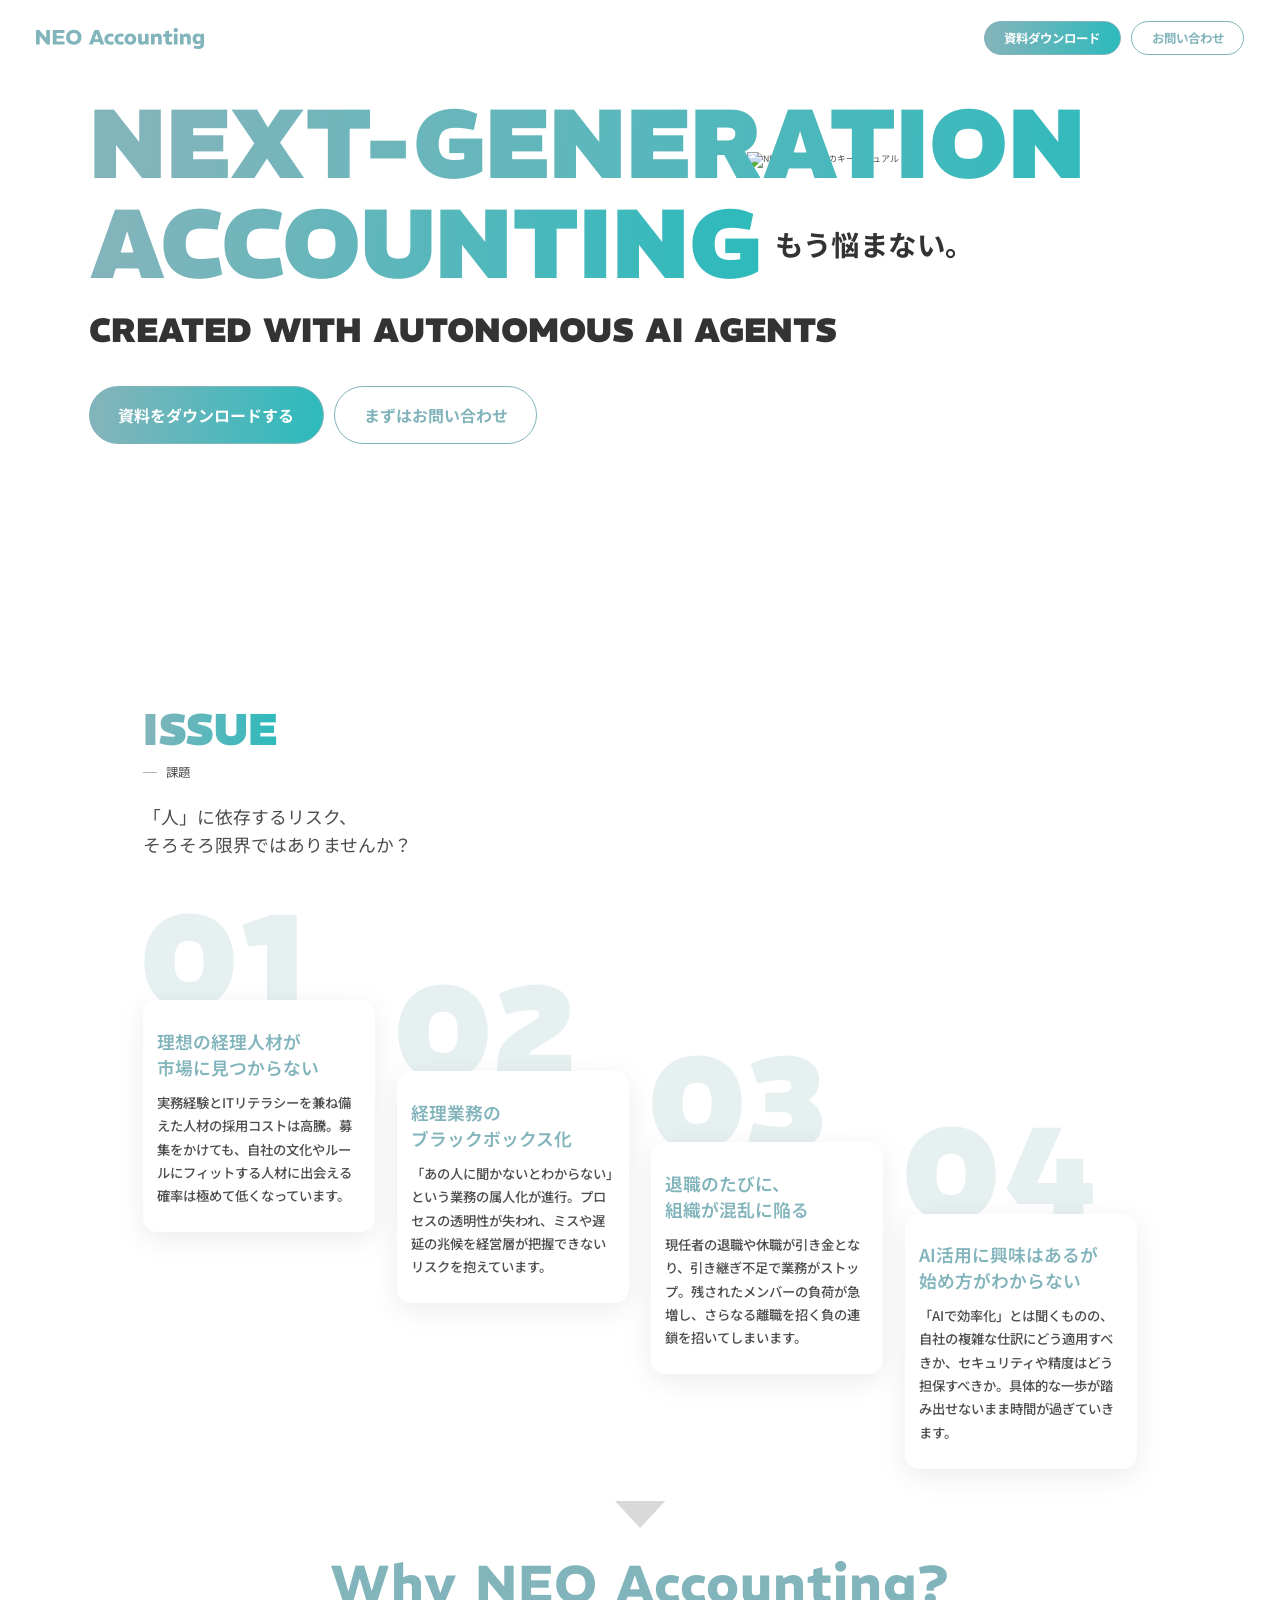
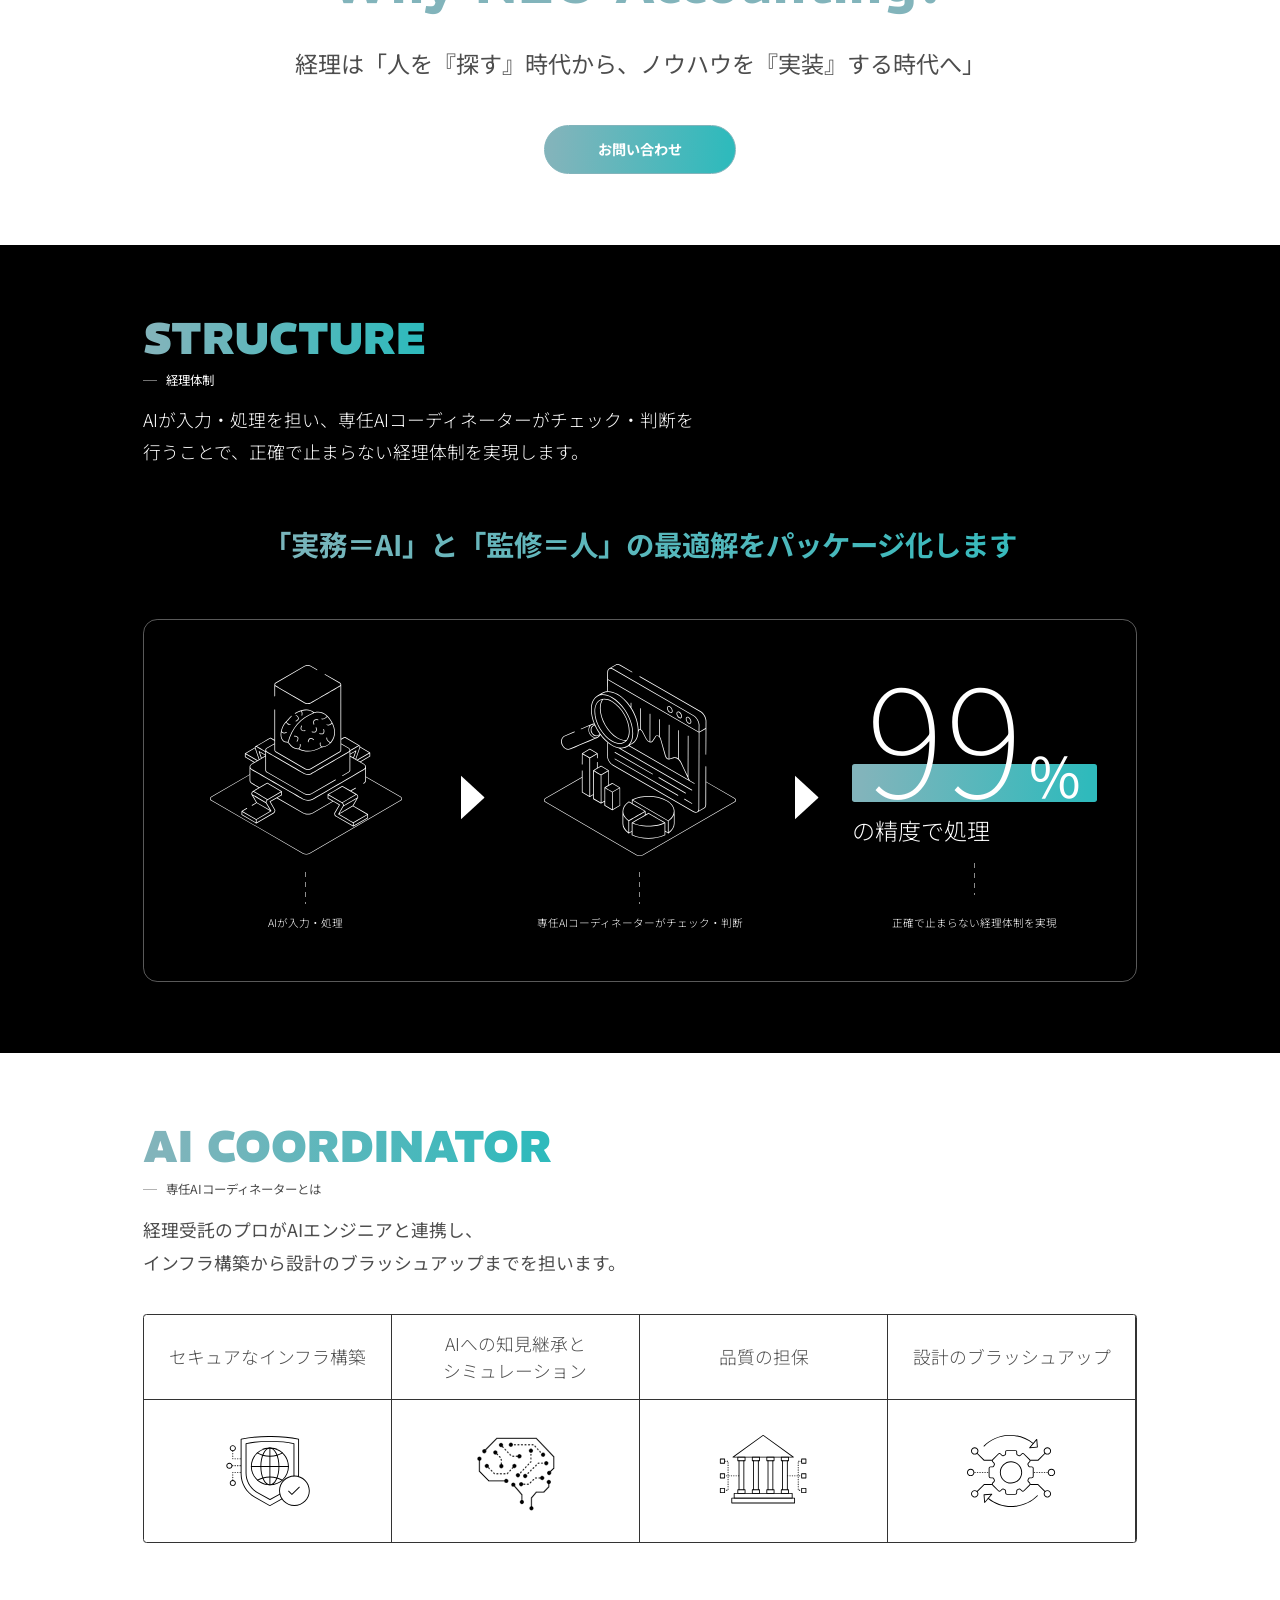
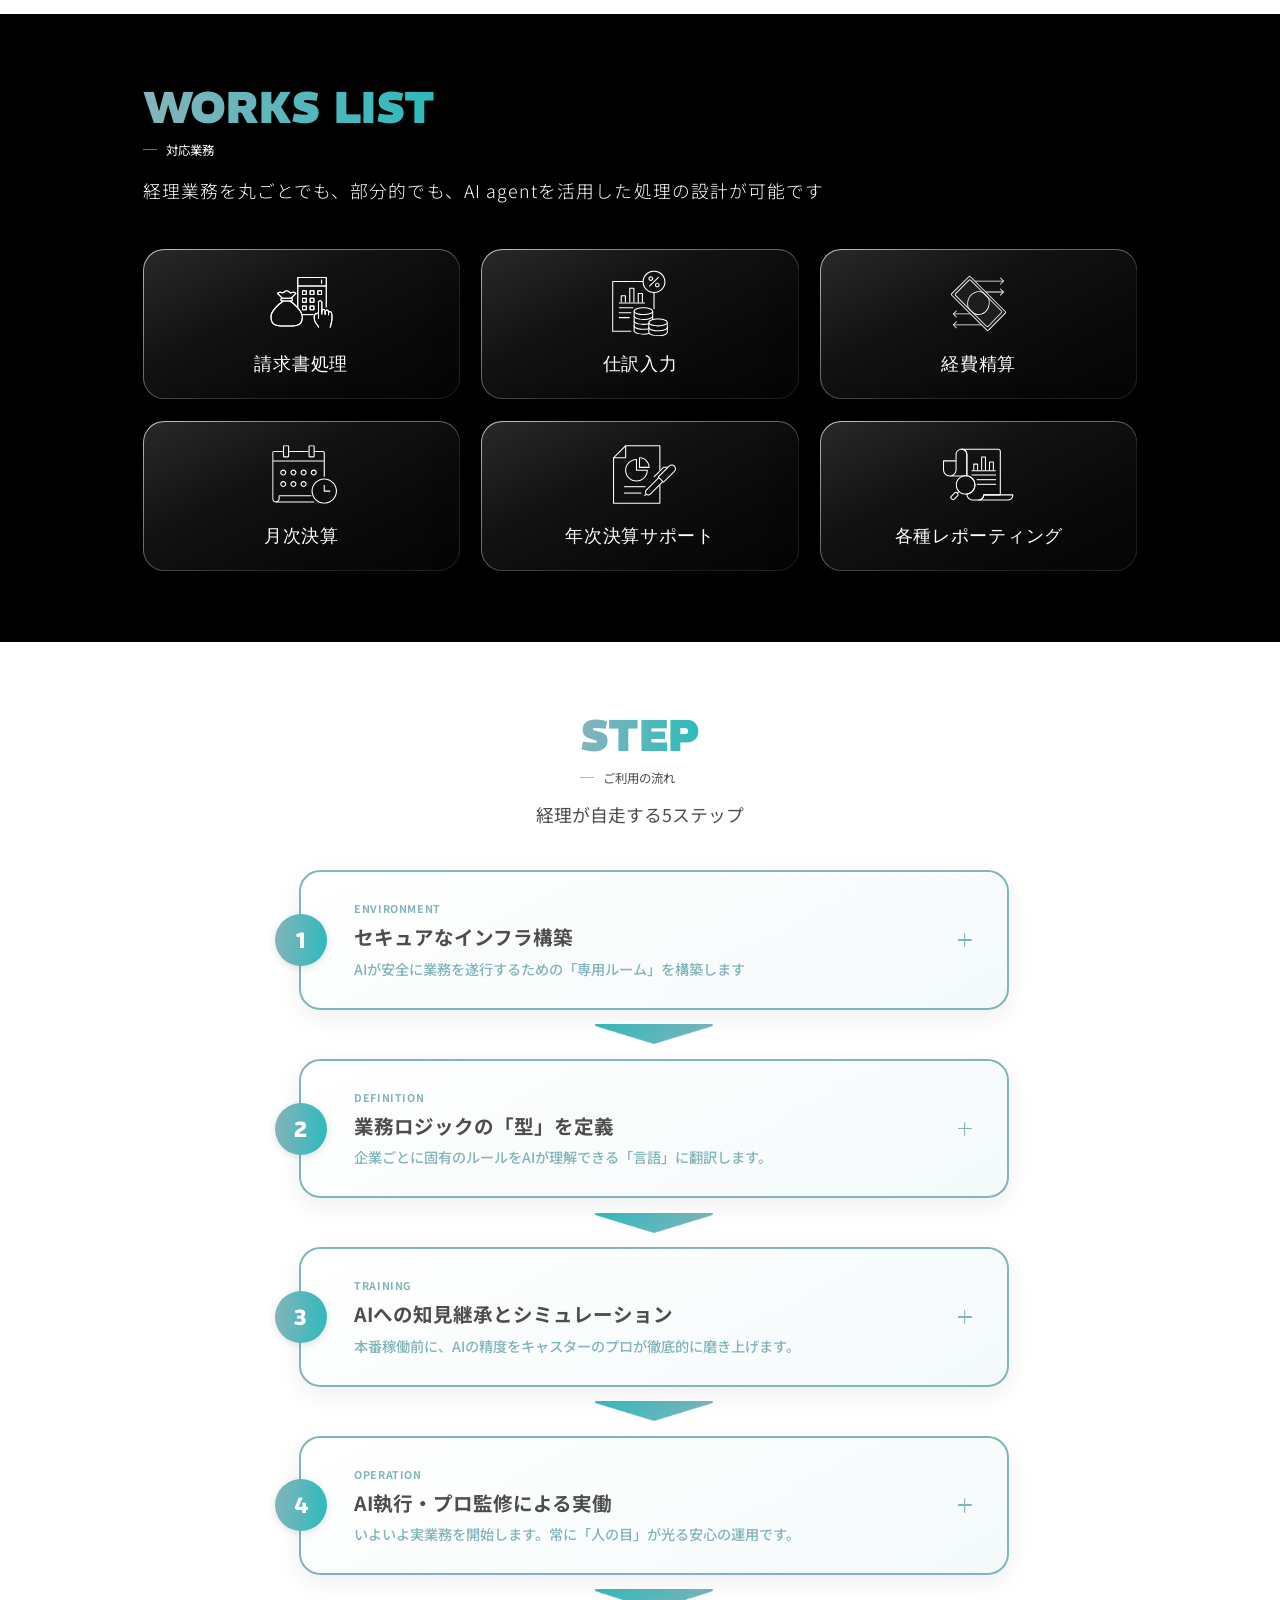
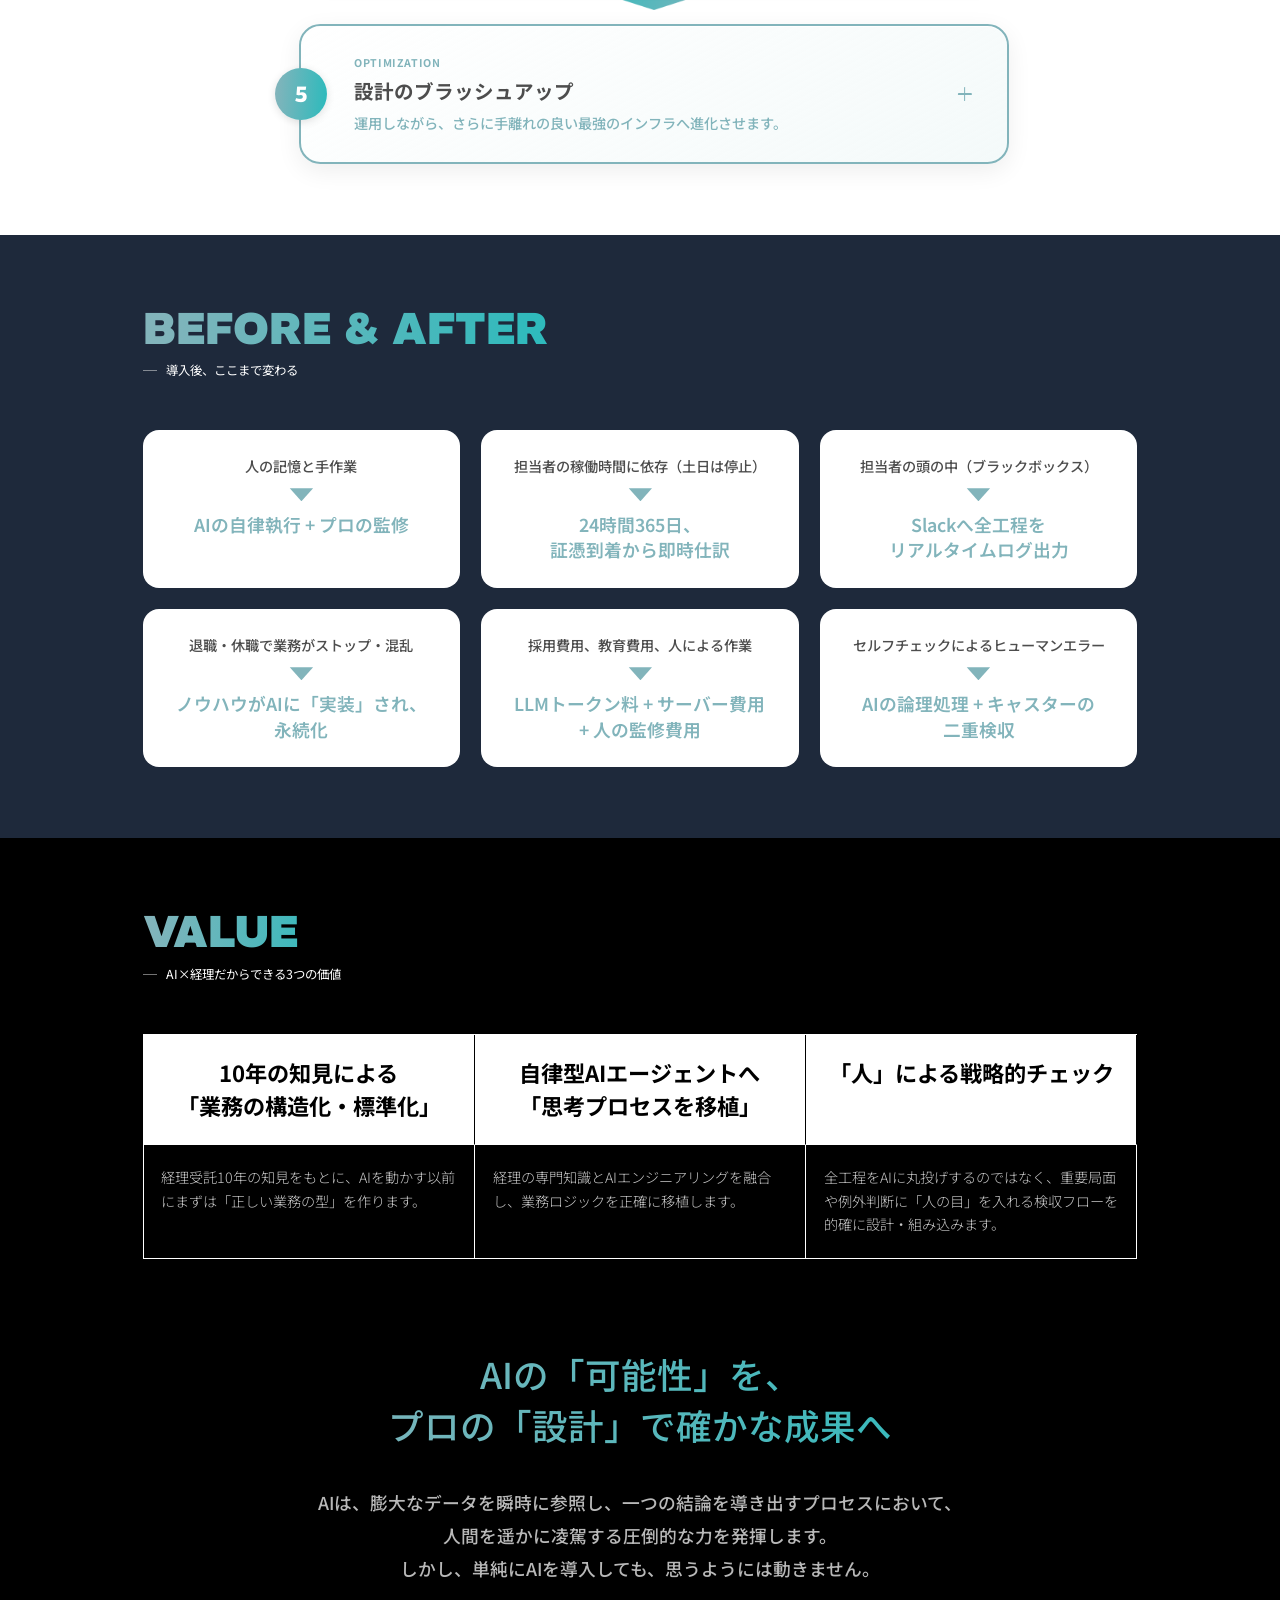
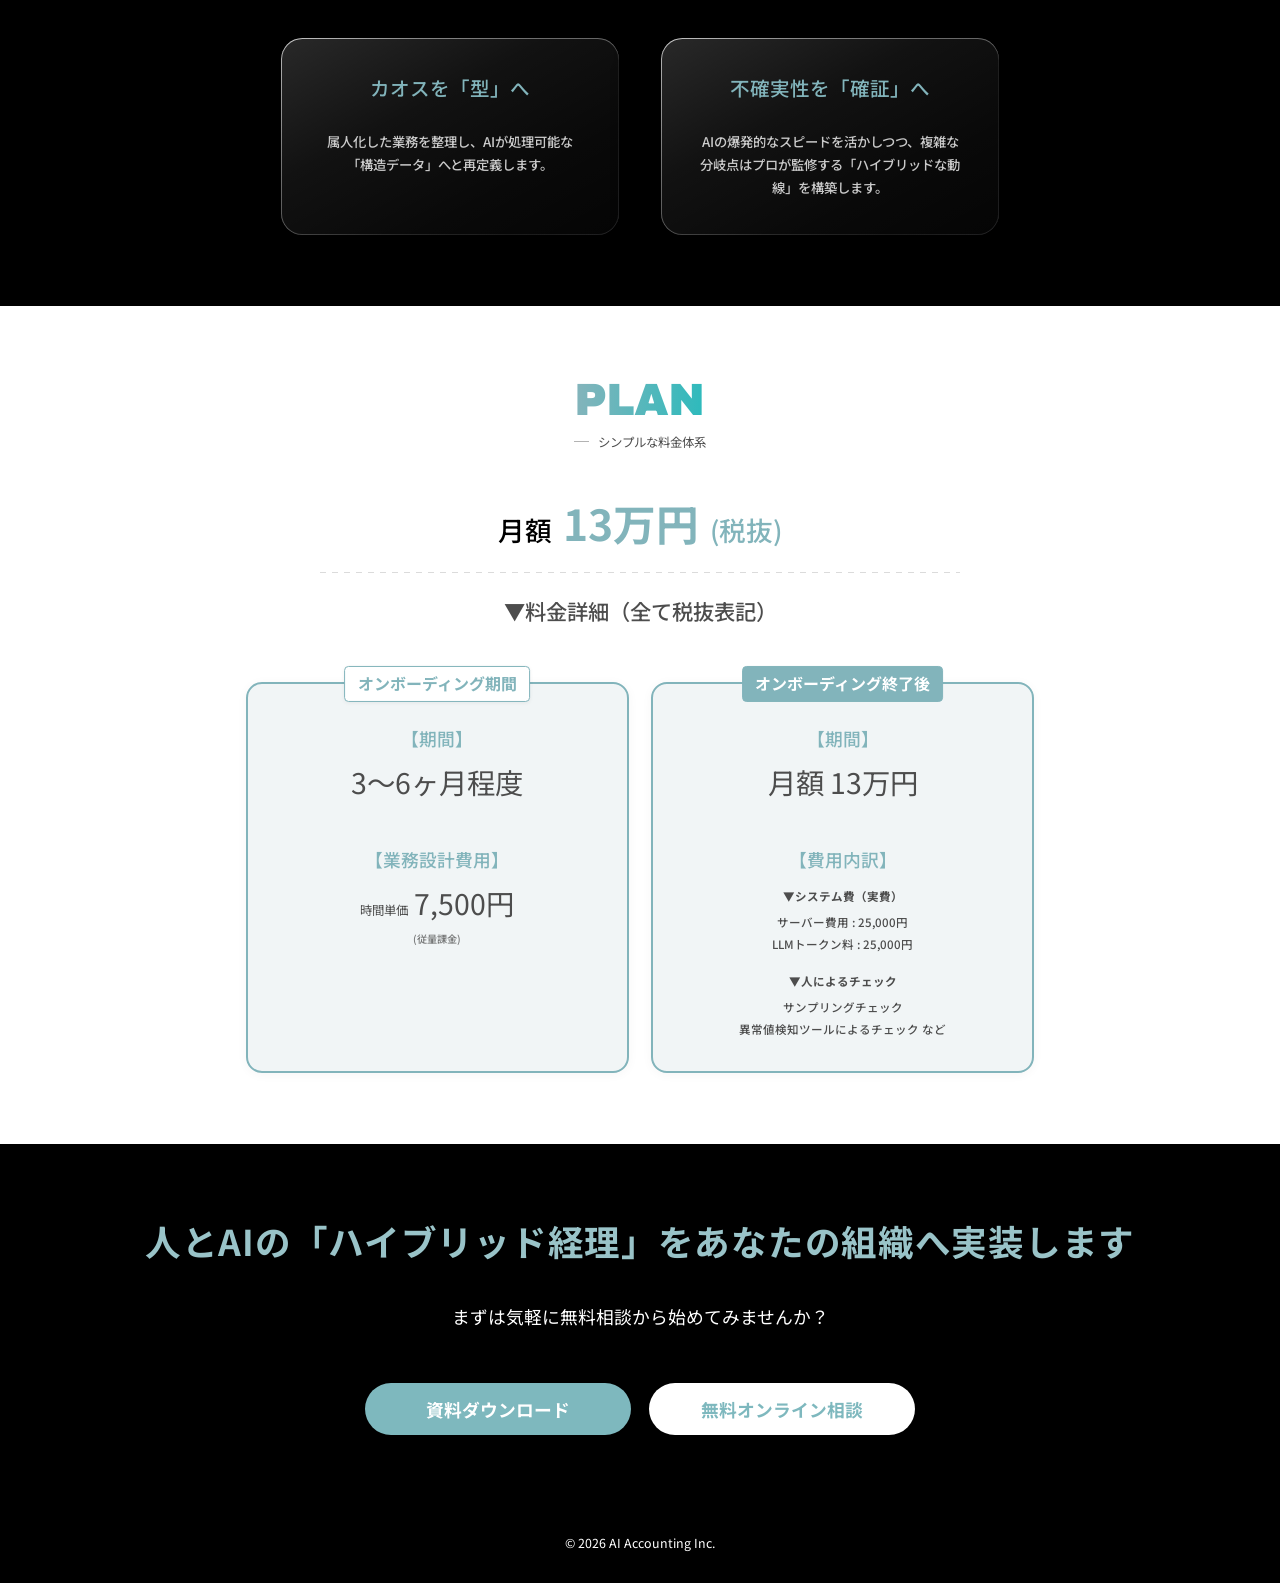
==== index.html @ 7e2b3d0d "20260422 トップ修正" ====
<!DOCTYPE html>
<html lang="ja">
<head>
  <meta charset="UTF-8">
  <meta name="viewport" content="width=device-width, initial-scale=1.0">
  <title>NEO Accounting</title>
  <link rel="preconnect" href="https://fonts.googleapis.com">
  <link rel="preconnect" href="https://fonts.gstatic.com" crossorigin>
  <link href="https://fonts.googleapis.com/css2?family=Noto+Sans+JP:wght@100..900&family=REM:wght@700;900&display=swap" rel="stylesheet">
  <link rel="stylesheet" href="/assets/css/reset.css">
  <link rel="stylesheet" href="/assets/css/common.css">
</head>
<body>
  <header class="header">
    <div class="header__inner">
      <a class="header__logo" href="/" aria-label="ホームへ">
        <img src="/assets/img/logo.svg" width="190" height="24" alt="NEO Accounting" decoding="async">
      </a>
      <nav class="header__nav" aria-label="ヘッダーナビゲーション">
        <a class="btn btn--primary btn--sm" href="/dl">資料ダウンロード</a>
        <a class="btn btn--outline btn--sm" href="/contact">お問い合わせ</a>
      </nav>
    </div>
  </header>

  <section class="fv" aria-labelledby="fv-heading">
    <div class="fv__inner">
      <div class="fv__content">
        <h1 class="fv__heading" id="fv-heading">
          <span class="fv__heading-main" lang="en">
            <span class="fv__heading-main-line">NEXT-GENERATION</span>
            <span class="fv__heading-main-second">
              <span class="fv__heading-main-line">ACCOUNTING</span>
              <span class="fv__heading-sub-line1" lang="ja">もう悩まない。</span>
            </span>
          </span>
        </h1>
        <p class="fv__tagline" lang="en">CREATED WITH AUTONOMOUS AI AGENTS</p>

        <div class="fv__ctas">
          <a class="btn btn--primary btn--lg" href="/dl">資料をダウンロードする</a>
          <a class="btn btn--outline btn--lg" href="/contact">まずはお問い合わせ</a>
        </div>
      </div>

      <div class="fv__kv">
        <img class="fv__kv-img" src="/assets/img/kv.png" width="2964" height="2224" alt="NEO Accountingのキービジュアル">
      </div>
    </div>
  </section>

  <section class="issue" aria-labelledby="issue-heading">
    <div class="issue__inner section-inner">
      <header class="section-head">
        <div class="section-head__intro">
          <h2 class="section-head__title" id="issue-heading">ISSUE</h2>
          <p class="section-head__tag">
            <span class="section-head__tag-line" aria-hidden="true"></span>
            <span class="section-head__tag-text">課題</span>
          </p>
        </div>
        <p class="section-head__lead">「人」に依存するリスク、<br>そろそろ限界ではありませんか？</p>
      </header>

      <ul class="issue__list">
        <li class="issue__item">
          <span class="issue__num" aria-hidden="true">01</span>
          <article class="issue__card">
            <h3 class="issue__card-title">理想の経理人材が<br>市場に見つからない</h3>
            <p class="issue__card-text">実務経験とITリテラシーを兼ね備えた人材の採用コストは高騰。募集をかけても、自社の文化やルールにフィットする人材に出会える確率は極めて低くなっています。</p>
          </article>
        </li>
        <li class="issue__item">
          <span class="issue__num" aria-hidden="true">02</span>
          <article class="issue__card">
            <h3 class="issue__card-title">経理業務の<br>ブラックボックス化</h3>
            <p class="issue__card-text">「あの人に聞かないとわからない」という業務の属人化が進行。プロセスの透明性が失われ、ミスや遅延の兆候を経営層が把握できないリスクを抱えています。</p>
          </article>
        </li>
        <li class="issue__item">
          <span class="issue__num" aria-hidden="true">03</span>
          <article class="issue__card">
            <h3 class="issue__card-title">退職のたびに、<br>組織が混乱に陥る</h3>
            <p class="issue__card-text">現任者の退職や休職が引き金となり、引き継ぎ不足で業務がストップ。残されたメンバーの負荷が急増し、さらなる離職を招く負の連鎖を招いてしまいます。</p>
          </article>
        </li>
        <li class="issue__item">
          <span class="issue__num" aria-hidden="true">04</span>
          <article class="issue__card">
            <h3 class="issue__card-title">AI活用に興味はあるが<br>始め方がわからない</h3>
            <p class="issue__card-text">「AIで効率化」とは聞くものの、自社の複雑な仕訳にどう適用すべきか、セキュリティや精度はどう担保すべきか。具体的な一歩が踏み出せないまま時間が過ぎていきます。</p>
          </article>
        </li>
      </ul>

      <div class="issue__why">
        <p class="issue__tri">
          <img src="/assets/img/tri.svg" width="51" height="27" alt="" decoding="async">
        </p>
        <h3 class="issue__why-title">Why<br class="sp-only"> NEO Accounting?</h3>
        <p class="issue__why-lead">経理は「人を『探す』時代から、ノウハウを『実装』する時代へ」</p>
        <a class="btn btn--primary btn--lg issue__why-btn" href="/contact">お問い合わせ</a>
      </div>
    </div>
  </section>

  <section class="structure" aria-labelledby="structure-heading">
    <div class="structure__inner section-inner">
      <header class="section-head section-head--dark">
        <div class="section-head__intro">
          <h2 class="section-head__title" id="structure-heading">STRUCTURE</h2>
          <p class="section-head__tag">
            <span class="section-head__tag-line" aria-hidden="true"></span>
            <span class="section-head__tag-text">経理体制</span>
          </p>
        </div>
      </header>

      <p class="structure__desc">AIが入力・処理を担い、専任AIコーディネーターがチェック・判断を<br class="pc-only">行うことで、正確で止まらない経理体制を実現します。</p>
      <p class="structure__highlight">「実務＝AI」と「監修＝人」の<br class="sp-only">最適解をパッケージ化します</p>

      <div class="structure__diagram">
        <div class="structure__flow">
          <div class="structure__flow-col">
            <div class="structure__flow-visual">
              <img class="structure__flow-img" src="/assets/img/structure_img1.svg" width="216" height="214" alt="">
            </div>
            <span class="structure__flow-vline" aria-hidden="true"></span>
            <p class="structure__flow-label">AIが入力・処理</p>
          </div>

          <div class="structure__flow-between" aria-hidden="true">
            <img class="structure__flow-tri" src="/assets/img/tri.svg" width="51" height="27" alt="">
          </div>

          <div class="structure__flow-col">
            <div class="structure__flow-visual">
              <img class="structure__flow-img" src="/assets/img/structure_img2.svg" width="216" height="214" alt="">
            </div>
            <span class="structure__flow-vline" aria-hidden="true"></span>
            <p class="structure__flow-label">専任AIコーディネーターが<br class="sp-only">チェック・判断</p>
          </div>

          <div class="structure__flow-between" aria-hidden="true">
            <img class="structure__flow-tri" src="/assets/img/tri.svg" width="51" height="27" alt="">
          </div>

          <div class="structure__flow-col structure__flow-col--stat">
            <div class="structure__flow-visual structure__flow-visual--stat">
              <div class="structure__stat-group">
                <div class="structure__stat">
                  <span class="structure__stat-bar" aria-hidden="true"></span>
                  <span class="structure__stat-num"><span class="structure__stat-num-value">99</span><span class="structure__stat-num-unit">%</span></span>
                </div>
                <p class="structure__flow-label structure__flow-label--under-stat">の精度で処理</p>
              </div>
            </div>
            <span class="structure__flow-vline" aria-hidden="true"></span>
            <p class="structure__flow-note">正確で止まらない<br class="sp-only">経理体制を実現</p>
          </div>
        </div>
      </div>
    </div>
  </section>

  <section class="coordinator" aria-labelledby="coordinator-heading">
    <div class="coordinator__inner section-inner">
      <header class="section-head">
        <div class="section-head__intro">
          <h2 class="section-head__title" id="coordinator-heading">AI COORDINATOR</h2>
          <p class="section-head__tag">
            <span class="section-head__tag-line" aria-hidden="true"></span>
            <span class="section-head__tag-text">専任AIコーディネーターとは</span>
          </p>
        </div>
      </header>

      <p class="coordinator__lead">
        経理受託のプロがAIエンジニアと連携し、<br>
        インフラ構築から設計のブラッシュアップまでを担います。
      </p>

      <div class="coordinator__grid">
        <div class="coordinator__cell">
          <p class="coordinator__grid-label">セキュアなインフラ構築</p>
          <div class="coordinator__grid-icon">
            <img src="/assets/img/coordinator_img1.svg" width="100" height="100" alt="" decoding="async">
          </div>
        </div>
        <div class="coordinator__cell">
          <p class="coordinator__grid-label">AIへの知見継承と<br class="pc-only">シミュレーション</p>
          <div class="coordinator__grid-icon">
            <img src="/assets/img/coordinator_img2.svg" width="100" height="100" alt="" decoding="async">
          </div>
        </div>
        <div class="coordinator__cell">
          <p class="coordinator__grid-label">品質の担保</p>
          <div class="coordinator__grid-icon">
            <img src="/assets/img/coordinator_img3.svg" width="100" height="100" alt="" decoding="async">
          </div>
        </div>
        <div class="coordinator__cell">
          <p class="coordinator__grid-label">設計のブラッシュアップ</p>
          <div class="coordinator__grid-icon">
            <img src="/assets/img/coordinator_img4.svg" width="100" height="100" alt="" decoding="async">
          </div>
        </div>
      </div>
    </div>
  </section>

  <section class="works-list" aria-labelledby="works-list-heading">
    <div class="works-list__inner section-inner">
      <header class="section-head section-head--dark">
        <div class="section-head__intro">
          <h2 class="section-head__title" id="works-list-heading">WORKS LIST</h2>
          <p class="section-head__tag">
            <span class="section-head__tag-line" aria-hidden="true"></span>
            <span class="section-head__tag-text">対応業務</span>
          </p>
        </div>
      </header>

      <p class="works-list__lead">経理業務を丸ごとでも、部分的でも、AI agentを活用した処理の設計が可能です</p>

      <ul class="works-list__grid">
        <li class="works-list__card glass-card">
          <div class="works-list__icon">
            <img src="/assets/img/workslist_img1.svg" width="80" height="80" alt="" decoding="async">
          </div>
          <p class="works-list__label">請求書処理</p>
        </li>
        <li class="works-list__card glass-card">
          <div class="works-list__icon">
            <img src="/assets/img/workslist_img2.svg" width="80" height="80" alt="" decoding="async">
          </div>
          <p class="works-list__label">仕訳入力</p>
        </li>
        <li class="works-list__card glass-card">
          <div class="works-list__icon">
            <img src="/assets/img/workslist_img3.svg" width="80" height="80" alt="" decoding="async">
          </div>
          <p class="works-list__label">経費精算</p>
        </li>
        <li class="works-list__card glass-card">
          <div class="works-list__icon">
            <img src="/assets/img/workslist_img4.svg" width="80" height="80" alt="" decoding="async">
          </div>
          <p class="works-list__label">月次決算</p>
        </li>
        <li class="works-list__card glass-card">
          <div class="works-list__icon">
            <img src="/assets/img/workslist_img5.svg" width="80" height="80" alt="" decoding="async">
          </div>
          <p class="works-list__label">年次決算サポート</p>
        </li>
        <li class="works-list__card glass-card">
          <div class="works-list__icon">
            <img src="/assets/img/workslist_img6.svg" width="80" height="80" alt="" decoding="async">
          </div>
          <p class="works-list__label">各種レポーティング</p>
        </li>
      </ul>
    </div>
  </section>

  <section class="step" aria-labelledby="step-heading">
    <div class="step__inner section-inner">
      <header class="step__intro">
        <div class="section-head">
          <div class="section-head__intro">
            <h2 class="section-head__title" id="step-heading">STEP</h2>
            <p class="section-head__tag">
              <span class="section-head__tag-line" aria-hidden="true"></span>
              <span class="section-head__tag-text">ご利用の流れ</span>
            </p>
          </div>
        </div>
        <p class="step__catch">経理が自走する5ステップ</p>
      </header>

      <div class="step__stack" data-step-accordion>
        <article class="step__panel">
          <div class="step__panel-head">
            <span class="step__badge" aria-hidden="true">1</span>
            <button type="button" class="step__trigger" aria-expanded="false" aria-controls="step-content-1" id="step-label-1">
              <span class="step__trigger-body">
                <span class="step__eyebrow" lang="en">Environment</span>
                <span class="step__name">セキュアなインフラ構築</span>
                <span class="step__lead">AIが安全に業務を遂行するための「専用ルーム」を構築します</span>
              </span>
              <span class="step__toggle" aria-hidden="true"></span>
            </button>
          </div>
          <div class="step__content" id="step-content-1" role="region" aria-labelledby="step-label-1" hidden>
            <div class="step__rule" aria-hidden="true"></div>
            <ul class="step__list">
              <li>アカウント連携：Claudeとfreee MCPのセキュアな接続設定</li>
              <li>権限の限定：権限分離設定を行い、データの安全性を担保</li>
              <li>アクセス制御：証憑ストレージ、Slack、会計ソフトの相互連携とセキュリティ確認</li>
            </ul>
          </div>
        </article>

        <div class="step__connector" aria-hidden="true">
          <img class="step__connector-tri" src="/assets/img/step_tri.png" width="310" height="54" alt="" decoding="async">
        </div>

        <article class="step__panel">
          <div class="step__panel-head">
            <span class="step__badge" aria-hidden="true">2</span>
            <button type="button" class="step__trigger" aria-expanded="false" aria-controls="step-content-2" id="step-label-2">
              <span class="step__trigger-body">
                <span class="step__eyebrow" lang="en">Definition</span>
                <span class="step__name">業務ロジックの「型」を定義</span>
                <span class="step__lead">企業ごとに固有のルールをAIが理解できる「言語」に翻訳します。</span>
              </span>
              <span class="step__toggle" aria-hidden="true"></span>
            </button>
          </div>
          <div class="step__content" id="step-content-2" role="region" aria-labelledby="step-label-2" hidden>
            <div class="step__rule" aria-hidden="true"></div>
            <ul class="step__list">
              <li>仕訳・ルールの棚卸し：過去の仕訳データから、独自の勘定科目ルールやメモタグの運用を抽出。</li>
              <li>エスカレーション基準の策定：「AIが判断できる範囲」と「人間が判断すべき例外」を明確に定義。</li>
              <li>コミュニケーション設計：Slackでのログ通知形式や、不備があった際のボットからの質問フローを構築。</li>
            </ul>
          </div>
        </article>

        <div class="step__connector" aria-hidden="true">
          <img class="step__connector-tri" src="/assets/img/step_tri.png" width="310" height="54" alt="" decoding="async">
        </div>

        <article class="step__panel">
          <div class="step__panel-head">
            <span class="step__badge" aria-hidden="true">3</span>
            <button type="button" class="step__trigger" aria-expanded="false" aria-controls="step-content-3" id="step-label-3">
              <span class="step__trigger-body">
                <span class="step__eyebrow" lang="en">Training</span>
                <span class="step__name">AIへの知見継承とシミュレーション</span>
                <span class="step__lead">本番稼働前に、AIの精度をキャスターのプロが徹底的に磨き上げます。</span>
              </span>
              <span class="step__toggle" aria-hidden="true"></span>
            </button>
          </div>
          <div class="step__content" id="step-content-3" role="region" aria-labelledby="step-label-3" hidden>
            <div class="step__rule" aria-hidden="true"></div>
            <ul class="step__list">
              <li>過去データ学習：実際の過去仕訳をClaudeに読み込ませ、「正解」を徹底的に学習。</li>
              <li>サンドボックス検証：模擬データを用いてAIの挙動をテスト。意図しない仕訳が作成されないかを検収。</li>
              <li>プロンプトの最適化：精度が低い項目に対し、10年の知見を活かした指示（プロンプト）の微調整。</li>
            </ul>
          </div>
        </article>

        <div class="step__connector" aria-hidden="true">
          <img class="step__connector-tri" src="/assets/img/step_tri.png" width="310" height="54" alt="" decoding="async">
        </div>

        <article class="step__panel">
          <div class="step__panel-head">
            <span class="step__badge" aria-hidden="true">4</span>
            <button type="button" class="step__trigger" aria-expanded="false" aria-controls="step-content-4" id="step-label-4">
              <span class="step__trigger-body">
                <span class="step__eyebrow" lang="en">Operation</span>
                <span class="step__name">AI執行・プロ監修による実働</span>
                <span class="step__lead">いよいよ実業務を開始します。常に「人の目」が光る安心の運用です。</span>
              </span>
              <span class="step__toggle" aria-hidden="true"></span>
            </button>
          </div>
          <div class="step__content" id="step-content-4" role="region" aria-labelledby="step-label-4" hidden>
            <div class="step__rule" aria-hidden="true"></div>
            <ul class="step__list">
              <li>AIエージェントの自律処理：証憑が届き次第、AIがリアルタイムでfreeeへ仕訳を新規登録。</li>
              <li>Slackライブログの稼働：AIの作業工程がSlackへ常時出力され、ブラックボックス化を防止。/li>
              <li>最終検収：AIのログと作成された試算表をキャスターの担当者が確認し、月次を完結。</li>
            </ul>
          </div>
        </article>

        <div class="step__connector" aria-hidden="true">
          <img class="step__connector-tri" src="/assets/img/step_tri.png" width="310" height="54" alt="" decoding="async">
        </div>

        <article class="step__panel">
          <div class="step__panel-head">
            <span class="step__badge" aria-hidden="true">5</span>
            <button type="button" class="step__trigger" aria-expanded="false" aria-controls="step-content-5" id="step-label-5">
              <span class="step__trigger-body">
                <span class="step__eyebrow" lang="en">Optimization</span>
                <span class="step__name">設計のブラッシュアップ</span>
                <span class="step__lead">運用しながら、さらに手離れの良い最強のインフラへ進化させます。</span>
              </span>
              <span class="step__toggle" aria-hidden="true"></span>
            </button>
          </div>
          <div class="step__content" id="step-content-5" role="region" aria-labelledby="step-label-5" hidden>
            <div class="step__rule" aria-hidden="true"></div>
            <ul class="step__list">
              <li>不備パターンの自動学習：発生した例外対応を知識ベースにフィードバックし、AIの判断力を継続的に強化。</li>
              <li>権限の限定：権限分離設定を行い、データの安全性を担保</li>
              <li>業務プロセスの再設計：AIが処理しやすい証憑回収フローへの改善提案など、DXの観点から効率化を加速。</li>
            </ul>
          </div>
        </article>
      </div>
    </div>
  </section>

  <section class="before-after" aria-labelledby="before-after-heading">
    <div class="before-after__inner section-inner">
      <header class="section-head section-head--dark">
        <div class="section-head__intro">
          <h2 class="section-head__title" id="before-after-heading" lang="en">BEFORE &amp; AFTER</h2>
          <p class="section-head__tag">
            <span class="section-head__tag-line" aria-hidden="true"></span>
            <span class="section-head__tag-text">導入後、ここまで変わる</span>
          </p>
        </div>
      </header>

      <ul class="before-after__grid">
        <li class="before-after__card">
          <p class="before-after__before">人の記憶と手作業</p>
          <span class="before-after__arrow" aria-hidden="true">
            <svg class="before-after__arrow-svg" width="28" height="15" viewBox="0 0 40 22" fill="none" xmlns="http://www.w3.org/2000/svg"><path d="M20 22L0.679535 0.249998L39.3205 0.25L20 22Z" fill="currentColor"/></svg>
          </span>
          <p class="before-after__after">AIの自律執行 + プロの監修</p>
        </li>
        <li class="before-after__card">
          <p class="before-after__before">担当者の稼働時間に依存（土日は停止）</p>
          <span class="before-after__arrow" aria-hidden="true">
            <svg class="before-after__arrow-svg" width="28" height="15" viewBox="0 0 40 22" fill="none" xmlns="http://www.w3.org/2000/svg"><path d="M20 22L0.679535 0.249998L39.3205 0.25L20 22Z" fill="currentColor"/></svg>
          </span>
          <p class="before-after__after">24時間365日、<br>証憑到着から即時仕訳</p>
        </li>
        <li class="before-after__card">
          <p class="before-after__before">担当者の頭の中（ブラックボックス）</p>
          <span class="before-after__arrow" aria-hidden="true">
            <svg class="before-after__arrow-svg" width="28" height="15" viewBox="0 0 40 22" fill="none" xmlns="http://www.w3.org/2000/svg"><path d="M20 22L0.679535 0.249998L39.3205 0.25L20 22Z" fill="currentColor"/></svg>
          </span>
          <p class="before-after__after">Slackへ全工程を<br>リアルタイムログ出力</p>
        </li>
        <li class="before-after__card">
          <p class="before-after__before">退職・休職で業務がストップ・混乱</p>
          <span class="before-after__arrow" aria-hidden="true">
            <svg class="before-after__arrow-svg" width="28" height="15" viewBox="0 0 40 22" fill="none" xmlns="http://www.w3.org/2000/svg"><path d="M20 22L0.679535 0.249998L39.3205 0.25L20 22Z" fill="currentColor"/></svg>
          </span>
          <p class="before-after__after">ノウハウがAIに「実装」され、<br>永続化</p>
        </li>
        <li class="before-after__card">
          <p class="before-after__before">採用費用、教育費用、人による作業</p>
          <span class="before-after__arrow" aria-hidden="true">
            <svg class="before-after__arrow-svg" width="28" height="15" viewBox="0 0 40 22" fill="none" xmlns="http://www.w3.org/2000/svg"><path d="M20 22L0.679535 0.249998L39.3205 0.25L20 22Z" fill="currentColor"/></svg>
          </span>
          <p class="before-after__after">LLMトークン料 + サーバー費用 <br>+ 人の監修費用</p>
        </li>
        <li class="before-after__card">
          <p class="before-after__before">セルフチェックによるヒューマンエラー</p>
          <span class="before-after__arrow" aria-hidden="true">
            <svg class="before-after__arrow-svg" width="28" height="15" viewBox="0 0 40 22" fill="none" xmlns="http://www.w3.org/2000/svg"><path d="M20 22L0.679535 0.249998L39.3205 0.25L20 22Z" fill="currentColor"/></svg>
          </span>
          <p class="before-after__after">AIの論理処理 + キャスターの<br>二重検収</p>
        </li>
      </ul>
    </div>
  </section>

  <section class="values" aria-labelledby="values-heading">
    <div class="values__inner section-inner">
      <header class="section-head section-head--dark">
        <div class="section-head__intro">
          <h2 class="section-head__title" id="values-heading" lang="en">VALUE</h2>
          <p class="section-head__tag">
            <span class="section-head__tag-line" aria-hidden="true"></span>
            <span class="section-head__tag-text">AI×経理だからできる3つの価値</span>
          </p>
        </div>
      </header>

      <div class="values__matrix">
        <article class="values__card">
          <p class="values__cell values__cell--head">10年の知見による<br>「業務の構造化・標準化」</p>
          <p class="values__cell values__cell--body">経理受託10年の知見をもとに、AIを動かす以前にまずは「正しい業務の型」を作ります。</p>
        </article>
        <article class="values__card">
          <p class="values__cell values__cell--head">自律型AIエージェントへ<br>「思考プロセスを移植」</p>
          <p class="values__cell values__cell--body">経理の専門知識とAIエンジニアリングを融合し、業務ロジックを正確に移植します。</p>
        </article>
        <article class="values__card">
          <p class="values__cell values__cell--head">「人」による戦略的チェック</p>
          <p class="values__cell values__cell--body">全工程をAIに丸投げするのではなく、重要局面や例外判断に「人の目」を入れる検収フローを的確に設計・組み込みます。</p>
        </article>
      </div>

      <div class="values__hero">
        <p class="values__hero-title">
          AIの「可能性」を、<br>
          プロの「設計」で確かな成果へ
        </p>
        <p class="values__hero-lead">
          AIは、膨大なデータを瞬時に参照し、<br class="sp-only">一つの結論を導き出すプロセスにおいて、<br>
          人間を遥かに凌駕する圧倒的な力を発揮します。<br>
          しかし、単純にAIを導入しても、<br class="sp-only">思うようには動きません。
        </p>
      </div>

      <div class="values__glasses">
        <article class="values__glass glass-card">
          <h3 class="values__glass-title">カオスを「型」へ</h3>
          <p class="values__glass-text">属人化した業務を整理し、AIが処理可能な<br class="sp-only">「構造データ」へと再定義します。</p>
        </article>
        <article class="values__glass glass-card">
          <h3 class="values__glass-title">不確実性を「確証」へ</h3>
          <p class="values__glass-text">AIの爆発的なスピードを活かしつつ、<br class="sp-only">複雑な分岐点はプロが監修する<br class="sp-only">「ハイブリッドな動線」を構築します。</p>
        </article>
      </div>
    </div>
  </section>

  <section class="plan" aria-labelledby="plan-heading">
    <div class="plan__inner section-inner">
      <header class="section-head">
        <div class="section-head__intro">
          <h2 class="section-head__title" id="plan-heading" lang="en">PLAN</h2>
          <p class="section-head__tag">
            <span class="section-head__tag-line" aria-hidden="true"></span>
            <span class="section-head__tag-text">シンプルな料金体系</span>
          </p>
        </div>
      </header>

      <p class="plan__price">
        <span class="plan__price-prefix">月額</span>
        <span class="plan__price-num">13万円</span>
        <span class="plan__price-suffix">(税抜)</span>
      </p>

      <hr class="plan__divider" aria-hidden="true">

      <p class="plan__detail-label">▼料金詳細（全て税抜表記）</p>

      <div class="plan__cards">
        <article class="plan__card">
          <p class="plan__tab plan__tab--left">オンボーディング期間</p>
          <div class="plan__card-inner">
            <div class="plan__block">
              <p class="plan__block-label">【期間】</p>
              <p class="plan__block-value">3〜6ヶ月程度</p>
            </div>
            <div class="plan__block">
              <p class="plan__block-label">【業務設計費用】</p>
              <p class="plan__block-value"><span class="plan__block-value-prefix">時間単価</span> 7,500円</p>
              <p class="plan__block-note">(従量課金)</p>
            </div>
          </div>
        </article>

        <article class="plan__card">
          <p class="plan__tab plan__tab--right plan__tab--teal">オンボーディング終了後</p>
          <div class="plan__card-inner">
            <div class="plan__block">
              <p class="plan__block-label">【期間】</p>
              <p class="plan__block-value">月額 13万円</p>
            </div>
            <div class="plan__block">
              <p class="plan__block-label plan__block-label--mb-lg">【費用内訳】</p>
              <div class="plan__breakdown">
                <p class="plan__breakdown-head">▼システム費（実費）</p>
                <ul class="plan__breakdown-list">
                  <li>サーバー費用 : 25,000円</li>
                  <li>LLMトークン料 : 25,000円</li>
                </ul>
                <p class="plan__breakdown-head">▼人によるチェック</p>
                <ul class="plan__breakdown-list">
                  <li>サンプリングチェック</li>
                  <li>異常値検知ツールによるチェック など</li>
                </ul>
              </div>
            </div>
          </div>
        </article>
      </div>
    </div>
  </section>

  <section class="cta" aria-labelledby="cta-heading">
    <div class="cta__inner section-inner">
      <h2 class="cta__title" id="cta-heading">人とAIの「ハイブリッド経理」をあなたの組織へ実装します</h2>
      <p class="cta__lead">まずは気軽に無料相談から始めてみませんか？</p>
      <div class="cta__actions">
        <a class="cta__btn cta__btn--primary" href="/dl">資料ダウンロード</a>
        <a class="cta__btn cta__btn--secondary" href="/contact">無料オンライン相談</a>
      </div>
    </div>
  </section>

  <footer class="site-footer">
    <div class="site-footer__inner section-inner">
      <p class="site-footer__copy"><small>© 2026 AI Accounting Inc.</small></p>
    </div>
  </footer>

  <script src="/assets/js/headerSpSticky.js" defer></script>
  <script src="/assets/js/stepAccordion.js" defer></script>
</body>
</html>
---- assets/css/common.css ----
/* サイト共通スタイル（reset.css の後に読み込む）
   構成: 上から PC（デフォルト）→ ファイル末尾に SP 用 @media (max-width: 767px) を1つに集約 */

:root {
  --color-primary: #82b4bb;
  --gradient-primary: linear-gradient(94deg, #82b4bb 4.2%, #2fbabc 96.09%);
  --color-teal: var(--color-primary);
  --color-text: #4d4d4d;
  --color-card: #eef7f7;
  --color-white: #fff;
  --font-sans: "Noto Sans JP", sans-serif;
  --font-rem: "REM", sans-serif;
  --content-max: 115.2rem;
  --section-inner-max: 120rem;
  --color-num: #e6f0f1;
  --header-pad-x: 4rem;
  /* SP: .issue / .fv 以外のメインセクション共通の上下 padding（767px 以下で使用） */
  --section-pad-y-sp: 4rem;
}

*,
*::before,
*::after {
  box-sizing: border-box;
}

html {
  font-size: clamp(0px, 0.694vw, 12.5px);
}

body {
  font-family: var(--font-sans);
  color: var(--color-text);
  background: var(--color-white);
  line-height: 1.6;
  min-width: 1024px;
}


a {
  color: inherit;
  text-decoration: none;
}

img {
  max-width: 100%;
  height: auto;
  vertical-align: bottom;
}

/* ----- ボタン ----- */

.btn {
  display: inline-flex;
  align-items: center;
  justify-content: center;
  font-family: var(--font-sans);
  font-weight: 700;
  line-height: 1.3;
  border-radius: 9999px;
  border: 1px solid var(--color-teal);
  cursor: pointer;
  transition: opacity 0.2s ease, background-color 0.2s ease, color 0.2s ease;
}

.btn:hover {
  opacity: 0.88;
}

.btn--primary {
  background: var(--gradient-primary);
  color: var(--color-white);
  border-color: var(--color-teal);
}

.btn--outline {
  background: var(--color-white);
  color: var(--color-teal);
}

.btn--sm {
  padding: 0.9rem 2.2rem;
  font-size: 1.4rem;
}

.btn--lg {
  padding: 2rem 3.2rem;
  font-size: 1.4rem;
}

/* ----- ヘッダー ----- */

.header {
  padding: 2.4rem 4rem 0;
}

.header__inner {
  margin: 0;
  display: flex;
  align-items: center;
  justify-content: space-between;
  gap: 2rem;
}

.header__logo {
  display: inline-flex;
  align-items: center;
  line-height: 0;
}

.header__logo img {
  display: block;
  width: auto;
  height: 2.4rem;
}

.header__nav {
  display: flex;
  align-items: center;
  gap: 1.2rem;
}


/* ----- FV ----- */

.fv {
  padding: 4.5rem 10rem calc(8rem + 12rem);
  overflow: visible;
}

.fv__inner {
  position: relative;
  margin: 0 auto;
}

.fv__content {
  position: relative;
  z-index: 1;
  padding-bottom: 1.6rem;
  min-width: 0;
}


.fv__heading {
  font-weight: 700;
  line-height: 1.25;
  color: var(--color-teal);
}

.fv__heading-main {
  display: flex;
  flex-direction: column;
  gap: 0.2rem;
  font-family: var(--font-rem);
  font-weight: 900;
  line-height: 1;
  letter-spacing: 0;
}

.fv__heading-main-line {
  display: block;
  font-size: 11rem;
  line-height: 1;
  white-space: nowrap;
  background: var(--gradient-primary);
  -webkit-background-clip: text;
  background-clip: text;
  color: transparent;
}

.fv__heading-main-second {
  display: flex;
  flex-wrap: wrap;
  align-items: center;
  gap: 0.8rem 1.6rem;
  min-width: 0;
}

.fv__heading-main-second > .fv__heading-main-line {
  flex-shrink: 0;
}

.fv__heading-main-second .fv__heading-sub-line1 {
  display: inline-block;
  flex: 0 1 auto;
  min-width: 0;
  font-family: var(--font-sans);
  font-size: 3.2rem;
  font-weight: 700;
  line-height: 1.2;
  letter-spacing: 0.02em;
  color: #333;
}


.fv__tagline {
  margin-top: 1.6rem;
  font-family: var(--font-rem);
  font-size: 3.8rem;
  font-weight: 900;
  letter-spacing: 0;
  line-height: 1.4;
  color: #333;
}


.fv__ctas {
  display: flex;
  flex-wrap: wrap;
  align-items: center;
  gap: 1.2rem;
  margin-top: 3.6rem;
}

.fv__ctas .btn.btn--lg {
  font-size: 1.8rem;
}


.fv__kv {
  position: absolute;
  right: -12rem;
  bottom: -12rem;
  z-index: 0;
  width: 62rem;
}


.fv__kv-img {
  display: block;
  width: 100%;
  height: auto;
}

/* KVより下のセクション共通インナー */

.section-inner {
  max-width: var(--section-inner-max);
  margin: 0 auto;
  padding-left: var(--header-pad-x);
  padding-right: var(--header-pad-x);
}


/* ----- ISSUE ----- */

.issue {
  padding: 8rem 0;
}

.issue .section-head {
  margin-bottom: 16rem;
}


/* セクション見出し（英字タイトル＋タグ行＋リード）— 複数セクションで再利用 */

.section-head {
  display: flex;
  flex-direction: column;
  align-items: flex-start;
  margin-bottom: 6rem;
}

.section-head__title {
  font-family: var(--font-rem);
  font-size: 5rem;
  font-weight: 900;
  line-height: 1;
  letter-spacing: 0;
  background: var(--gradient-primary);
  -webkit-background-clip: text;
  background-clip: text;
  color: transparent;
}


.section-head__tag {
  display: flex;
  align-items: center;
  gap: 1rem;
  margin-top: 1.6rem;
  font-size: 1.3rem;
  font-weight: 500;
  color: var(--color-text);
  line-height: 1;
}

.section-head__tag-line {
  display: block;
  width: 1.6rem;
  height: 1px;
  background: #b3b3b3;
  flex-shrink: 0;
}

.section-head__tag-text {
  font-size: 1.4rem;
  font-weight: 400;
}


.section-head__lead {
  margin-top: 2.8rem;
  max-width: 72rem;
  font-size: 2rem;
  font-weight: 400;
  line-height: 1.55;
  color: var(--color-text);
}


.issue__list {
  display: grid;
  grid-template-columns: repeat(4, 1fr);
  gap: 2.4rem;
  list-style: none;
}

.issue__item {
  position: relative;
  min-width: 0;
}

.issue__item:nth-child(1) {
  grid-column: 1;
  margin-top: 0;
}

.issue__item:nth-child(2) {
  grid-column: 2;
  margin-top: 8rem;
}

.issue__item:nth-child(3) {
  grid-column: 3;
  margin-top: 16rem;
}

.issue__item:nth-child(4) {
  grid-column: 4;
  margin-top: 24rem;
}

.issue__num {
  position: absolute;
  left: -0.4rem;
  top: -12rem;
  z-index: 0;
  font-family: var(--font-rem);
  font-size: 15rem;
  font-weight: 900;
  line-height: 1;
  letter-spacing: 0.02em;
  color: var(--color-num);
  pointer-events: none;
  user-select: none;
}


.issue__card {
  position: relative;
  z-index: 1;
  background: var(--color-white);
  border-radius: 1.6rem;
  padding: 3.2rem 1.6rem 2.8rem;
  box-shadow: 0 0.8rem 3.2rem rgba(0, 0, 0, 0.08);
}

.issue__card-title {
  font-size: 2rem;
  font-weight: 600;
  line-height: 1.45;
  color: var(--color-teal);
}

.issue__card-text {
  margin-top: 1.2rem;
  font-size: 1.5rem;
  font-weight: 500;
  line-height: 1.75;
  color: var(--color-text);
}


.issue__why {
  margin-top: 3.6rem;
  text-align: center;
}

.issue__tri {
  display: flex;
  justify-content: center;
  margin: 0 0 2.8rem;
}

.issue__tri img {
  display: block;
}

.issue__why-title {
  font-family: var(--font-rem);
  font-size: 6rem;
  font-weight: 700;
  line-height: 1.2;
  letter-spacing: 0.02em;
  color: var(--color-teal);
}


.issue__why-lead {
  margin-top: 3.2rem;
  font-size: 2.6rem;
  font-weight: 400;
  line-height: 1.6;
  color: var(--color-text);
}


.issue__why-btn {
  margin-top: 4.8rem;
  padding: 1.6rem 6rem;
  font-size: 1.6rem;
}


/* ----- STRUCTURE ----- */

.structure {
  padding: 8rem 0;
  background: #000;
  color: #fff;
}

.structure .section-head {
  margin-bottom: 2rem;
}

.section-head--dark .section-head__tag-text {
  color: #fff;
}

.section-head--dark .section-head__tag-line {
  background: rgba(255, 255, 255, 0.45);
}

.structure__desc {
  margin: 0 0 6rem;
  max-width: 72rem;
  font-size: 2rem;
  font-weight: 300;
  line-height: 1.8;
  color: #fff;
}

.structure__highlight {
  margin-top: 3.2rem;
  margin-bottom: 6rem;
  text-align: center;
  font-size: 3.2rem;
  font-weight: 700;
  line-height: 1.55;
  background: var(--gradient-primary);
  -webkit-background-clip: text;
  background-clip: text;
  color: transparent;
}

.structure__diagram {
  border: 1px solid rgba(255, 255, 255, 0.35);
  border-radius: 1.6rem;
  padding: 4.8rem 3.6rem 5.6rem;
}

.structure__flow {
  display: grid;
  grid-template-columns: minmax(0, 1fr) auto minmax(0, 1fr) auto minmax(0, 1fr);
  column-gap: 1.6rem;
  align-items: center;
}

.structure__flow-col {
  display: flex;
  flex-direction: column;
  align-items: center;
  text-align: center;
  min-width: 0;
}

.structure__flow-visual {
  display: flex;
  align-items: center;
  justify-content: center;
  width: 100%;
  min-height: 22rem;
}

.structure__flow-visual--stat {
  min-height: auto;
  align-items: flex-start;
}

.structure__stat-group {
  display: flex;
  flex-direction: column;
  align-items: center;
  text-align: center;
  gap: 1.2rem;
}

.structure__flow-img {
  display: block;
  width: 100%;
  max-width: 21.6rem;
  height: auto;
}

.structure__flow-vline {
  display: block;
  width: 1px;
  height: 3.6rem;
  margin: 1.6rem 0 1.2rem;
  background: repeating-linear-gradient(
    to bottom,
    rgba(255, 255, 255, 0.55) 0,
    rgba(255, 255, 255, 0.55) 5px,
    transparent 5px,
    transparent 10px
  );
}

.structure__flow-label {
  font-size: 1.2rem;
  font-weight: 300;
  line-height: 1.55;
  color: #fff;
  max-width: 30rem;
}

.structure__flow-label--under-stat {
  align-self: flex-start;
  margin: 0;
  max-width: 28rem;
  font-size: 2.6rem;
  font-weight: 300;
  text-align: left;
}

.structure__flow-note {
  margin-top: 1rem;
  font-size: 1.2rem;
  font-weight: 300;
  line-height: 1.6;
  color: #fff;
  max-width: 32rem;
}

.structure__flow-between {
  display: flex;
  align-items: center;
  justify-content: center;
  flex-shrink: 0;
}

.structure__flow-tri {
  display: block;
  width: 5.1rem;
  height: auto;
  transform: rotate(-90deg);
  filter: brightness(0) invert(1);
}


.structure__stat {
  position: relative;
  display: inline-block;
  padding: 0.8rem 1.6rem 0;
}

.structure__stat-bar {
  position: absolute;
  left: 0;
  right: 0;
  top: auto;
  bottom: 0;
  height: 27.5%;
  z-index: 0;
  background: var(--gradient-primary);
  border-radius: 0.3rem;
}

.structure__stat-num {
  position: relative;
  z-index: 1;
  display: inline-flex;
  align-items: baseline;
  gap: 0.08em;
  font-family: var(--font-sans);
  font-size: 7.2rem;
  font-weight: 700;
  line-height: 0.95;
  letter-spacing: 0.02em;
  color: #fff;
}

.structure__stat-num-value {
  font-size: 16.8rem;
  font-weight: 100;
  line-height: 0.85;
}

.structure__stat-num-unit {
  font-size: 6.3rem;
  font-weight: 400;
}

/* ----- AI COORDINATOR ----- */

.coordinator {
  padding: 8rem 0;
  background: var(--color-white);
}

.coordinator .section-head {
  margin-bottom: 2rem;
}

.coordinator__lead {
  margin: 0;
  font-size: 2rem;
  font-weight: 400;
  line-height: 1.85;
  color: var(--color-text);
}

.coordinator__grid {
  display: grid;
  grid-template-columns: repeat(4, minmax(0, 1fr));
  grid-template-rows: auto auto;
  grid-auto-flow: column;
  margin-top: 4rem;
  border: 1px solid #333;
  border-radius: 0.4rem;
  overflow: hidden;
}

/* PC: セルはラッパーのみ — ラベル行・アイコン行が同一グリッドで高さが揃う */
.coordinator__cell {
  display: contents;
}

.coordinator__grid-label {
  display: flex;
  align-items: center;
  justify-content: center;
  margin: 0;
  padding: 1.6rem 2rem;
  text-align: center;
  font-size: 2rem;
  font-weight: 300;
  line-height: 1.55;
  color: var(--color-text);
  border-right: 1px solid #333;
  border-bottom: 1px solid #333;
}

.coordinator__grid-label:nth-of-type(4) {
  border-right: none;
}

.coordinator__grid-icon {
  display: flex;
  align-items: center;
  justify-content: center;
  padding: 3rem 2rem;
  border-right: 1px solid #333;
}

.coordinator__grid-icon:nth-of-type(4) {
  border-right: none;
}

.coordinator__grid-icon img {
  display: block;
  width: 10rem;
  max-width: 100%;
  height: auto;
}

/* ----- WORKS LIST ----- */

.works-list {
  padding: 8rem 0;
  background: #000;
  color: #fff;
}

.works-list .section-head {
  margin-bottom: 2rem;
}

.works-list__lead {
  margin: 0 0 4.8rem;
  max-width: 90rem;
  font-size: 2rem;
  font-weight: 300;
  line-height: 1.85;
  letter-spacing: 0.06em;
  color: #fff;
}

.works-list__grid {
  display: grid;
  grid-template-columns: repeat(3, minmax(0, 1fr));
  gap: 2.4rem;
  margin: 0;
  padding: 0;
  list-style: none;
}

/* ガラスカード（WORKS LIST / VALUES などで共用） */

.glass-card {
  position: relative;
  border-radius: 2.4rem;
  isolation: isolate;
  background: linear-gradient(
    152deg,
    rgba(255, 255, 255, 0.16) 0%,
    rgba(255, 255, 255, 0.07) 38%,
    rgba(255, 255, 255, 0.035) 72%,
    rgba(255, 255, 255, 0.02) 100%
  );
  box-shadow:
    0 1.6rem 4.8rem rgba(0, 0, 0, 0.5),
    0 0.4rem 1.6rem rgba(0, 0, 0, 0.28),
    inset 0 1px 0 rgba(255, 255, 255, 0.32),
    inset 0 -1px 0 rgba(255, 255, 255, 0.05),
    inset 1px 0 0 rgba(255, 255, 255, 0.12),
    inset -1px 0 0 rgba(255, 255, 255, 0.04);
  backdrop-filter: blur(22px) saturate(165%);
  -webkit-backdrop-filter: blur(22px) saturate(165%);
}

.glass-card::before {
  content: "";
  position: absolute;
  inset: 0;
  border-radius: inherit;
  padding: 1px;
  background: linear-gradient(
    128deg,
    rgba(255, 255, 255, 0.62) 0%,
    rgba(255, 255, 255, 0.22) 28%,
    rgba(255, 255, 255, 0.08) 55%,
    rgba(255, 255, 255, 0.03) 78%,
    rgba(120, 120, 130, 0.15) 100%
  );
  -webkit-mask:
    linear-gradient(#fff 0 0) content-box,
    linear-gradient(#fff 0 0);
  -webkit-mask-composite: xor;
  mask:
    linear-gradient(#fff 0 0) content-box,
    linear-gradient(#fff 0 0);
  mask-composite: exclude;
  pointer-events: none;
  z-index: 0;
}

.works-list__card {
  display: flex;
  flex-direction: column;
  align-items: center;
  justify-content: center;
  gap: 1.6rem;
  margin: 0;
  padding: 2rem 2.8rem 2.4rem;
  text-align: center;
}

.works-list__icon {
  position: relative;
  z-index: 1;
  display: flex;
  align-items: center;
  justify-content: center;
}

.works-list__icon img {
  display: block;
  width: 8rem;
  max-width: 100%;
  height: auto;
}

.works-list__label {
  position: relative;
  z-index: 1;
  margin: 0;
  font-family: var(--font-rem);
  font-size: 2rem;
  font-weight: 500;
  line-height: 1.45;
  letter-spacing: 0.04em;
  color: #fff;
}

/* ----- STEP（アコーディオン） ----- */

.step {
  padding: 8rem 0;
  background-color: #fff;
  color: var(--color-text);
}

.step__inner {
  background-color: #fff;
}

.step__intro {
  margin-bottom: 4.8rem;
}

.step .section-head {
  align-items: center;
  text-align: center;
  margin-bottom: 2rem;
}

.step__catch {
  margin: 0;
  font-size: 2rem;
  font-weight: 400;
  line-height: 1.45;
  color: var(--color-text);
  text-align: center;
}

.step__stack {
  display: flex;
  flex-direction: column;
  align-items: stretch;
  padding-left: 28px;
}

.step__panel {
  position: relative;
  align-self: center;
  width: 80rem;
  max-width: 100%;
  box-sizing: border-box;
  overflow: visible;
  border-radius: 2.4rem;
  border: 2px solid var(--color-teal);
  background-color: rgba(255, 255, 255, 0.72);
  background-image: linear-gradient(
    152deg,
    rgba(255, 255, 255, 0.92) 0%,
    rgba(238, 247, 247, 0.65) 100%
  );
  box-shadow:
    0 0.8rem 2.8rem rgba(0, 0, 0, 0.07),
    inset 0 1px 0 rgba(255, 255, 255, 0.95);
  backdrop-filter: blur(14px) saturate(140%);
  -webkit-backdrop-filter: blur(14px) saturate(140%);
}

.step__panel-head {
  position: relative;
  padding-left: 6rem;
  overflow: visible;
}

.step__trigger {
  position: relative;
  display: grid;
  grid-template-columns: 1fr auto;
  grid-template-rows: auto;
  align-items: center;
  gap: 1.6rem 2rem;
  width: 100%;
  margin: 0;
  padding: 28px 32px 28px 0;
  font: inherit;
  color: inherit;
  text-align: left;
  cursor: pointer;
  background: transparent;
  border: none;
  border-radius: 0;
}

.step__trigger:focus-visible {
  outline: 2px solid var(--color-teal);
  outline-offset: 3px;
}

.step__badge {
  position: absolute;
  left: 0;
  top: 50%;
  z-index: 2;
  display: flex;
  align-items: center;
  justify-content: center;
  width: 52px;
  height: 52px;
  border-radius: 50%;
  background: var(--gradient-primary);
  color: #fff;
  font-family: var(--font-rem);
  font-size: 22px;
  font-weight: 700;
  line-height: 1;
  transform: translate(-50%, -50%);
  pointer-events: none;
  box-shadow: 0 2px 8px rgba(0, 0, 0, 0.12);
}

.step__trigger-body {
  display: flex;
  flex-direction: column;
  align-items: flex-start;
  gap: 0.8rem;
  min-width: 0;
}

.step__eyebrow {
  font-size: 1.2rem;
  font-weight: 700;
  letter-spacing: 0.06em;
  text-transform: uppercase;
  color: var(--color-teal);
}

.step__name {
  font-size: 2.2rem;
  font-weight: 700;
  line-height: 1.35;
  color: var(--color-text);
}

.step__lead {
  font-size: 1.6rem;
  font-weight: 500;
  line-height: 1.55;
  color: var(--color-teal);
}

.step__toggle {
  position: relative;
  width: 2.4rem;
  height: 2.4rem;
  flex-shrink: 0;
  color: var(--color-teal);
}

.step__toggle::before,
.step__toggle::after {
  content: "";
  position: absolute;
  left: 50%;
  top: 50%;
  transform: translate(-50%, -50%);
  background: currentColor;
  border-radius: 0.1rem;
}

.step__toggle::before {
  width: 1.6rem;
  height: 0.2rem;
}

.step__toggle::after {
  width: 0.2rem;
  height: 1.6rem;
}

.step__panel.is-open .step__toggle::after {
  display: none;
}

.step__content {
  padding: 0 32px 28px 38px;
}

.step__content[hidden] {
  display: none;
}

.step__rule {
  height: 1px;
  margin: 0 0 2rem;
  border: none;
  background: repeating-linear-gradient(
    90deg,
    rgba(0, 0, 0, 0.12) 0,
    rgba(0, 0, 0, 0.12) 5px,
    transparent 5px,
    transparent 10px
  );
}

.step__list {
  margin: 0;
  padding-left: 1.8rem;
  list-style: disc;
  font-size: 1.35rem;
  font-weight: 500;
  line-height: 1.65;
  color: var(--color-text);
}

.step__list li::marker {
  color: var(--color-teal);
}

.step__list li + li {
  margin-top: 0.9rem;
}

.step__connector {
  display: flex;
  justify-content: center;
  padding: 1.6rem 0;
}

.step__connector-tri {
  display: block;
  width: 13.2rem;
  max-width: 100%;
  height: auto;
}

/* ----- BEFORE & AFTER ----- */

.before-after {
  padding: 8rem 0;
  background: #1e293b;
  color: #fff;
}

.before-after__grid {
  display: grid;
  grid-template-columns: repeat(3, minmax(0, 1fr));
  gap: 2.4rem;
  margin: 0;
  padding: 0;
  list-style: none;
}

.before-after__card {
  display: flex;
  flex-direction: column;
  align-items: center;
  justify-content: flex-start;
  gap: 1.2rem;
  margin: 0;
  padding: 2.8rem 2rem;
  font-size: 1.6rem;
  text-align: center;
  background: #fff;
  border-radius: 1.8rem;
}

.before-after__before {
  margin: 0;
  font-weight: 500;
  line-height: 1.55;
  color: var(--color-text);
}

.before-after__arrow {
  display: flex;
  align-items: center;
  justify-content: center;
  color: var(--color-teal);
}

.before-after__arrow-svg {
  display: block;
  width: 2.8rem;
  height: auto;
}

.before-after__after {
  margin: 0;
  font-size: 2rem;
  font-weight: 600;
  line-height: 1.45;
  color: var(--color-teal);
}

/* ----- VALUES ----- */

.values {
  padding: 8rem 0;
  background: #000;
  color: #fff;
}

.values__matrix {
  display: grid;
  grid-template-columns: repeat(3, minmax(0, 1fr));
  margin-bottom: 10rem;
  border-top: 1px solid #fff;
  border-left: 1px solid #fff;
}

/* PC: 1列＝1カード（上 head / 下 body）。contents は子の並びで列が崩れるため使わない */
.values__card {
  display: flex;
  flex-direction: column;
  min-width: 0;
}

@supports (grid-template-rows: subgrid) {
  .values__matrix {
    grid-template-rows: auto auto;
  }

  .values__card {
    display: grid;
    grid-template-rows: subgrid;
    grid-row: span 2;
  }
}

.values__cell {
  margin: 0;
  padding: 2.4rem 2rem;
  border-right: 1px solid #fff;
  border-bottom: 1px solid #fff;
  font-size: 1.35rem;
  font-weight: 500;
  line-height: 1.65;
  color: rgba(255, 255, 255, 0.78);
}

.values__cell--head {
  background-color: #fff;
  font-size: 2.5rem;
  font-weight: 700;
  line-height: 1.5;
  text-align: center;
  color: #000;
  border-right: 1px solid #000;
  border-bottom-color: #fff;
}

.values__cell--body {
  font-size: 1.6rem;
  font-weight: 300;
}

.values__hero {
  max-width: 84rem;
  margin: 0 auto 5.6rem;
  text-align: center;
}

.values__hero-title {
  margin: 0 0 4rem;
  font-size: 4rem;
  font-weight: 500;
  line-height: 1.45;
  background: var(--gradient-primary);
  -webkit-background-clip: text;
  background-clip: text;
  color: transparent;
}

.values__hl {
  color: var(--color-teal);
}

.values__hero-lead {
  margin: 0 0 6rem;
  font-size: 2rem;
  font-weight: 500;
  line-height: 1.85;
  color: rgba(255, 255, 255, 0.72);
}

.values__glasses {
  display: flex;
  flex-wrap: wrap;
  gap: 4.8rem;
  align-items: stretch;
  justify-content: center;
}

.values__glass {
  display: flex;
  flex-direction: column;
  align-items: center;
  justify-content: flex-start;
  flex: 0 1 38rem;
  width: 38rem;
  max-width: 100%;
  margin: 0;
  padding: 4rem 4.2rem;
  text-align: center;
}

.values__glass-title {
  position: relative;
  z-index: 1;
  margin: 0 0 3.2rem;
  font-size: 2.2rem;
  font-weight: 500;
  line-height: 1.4;
  color: var(--color-teal);
}

.values__glass-text {
  position: relative;
  z-index: 1;
  margin: 0;
  font-size: 1.5rem;
  font-weight: 500;
  line-height: 1.75;
  color: rgba(255, 255, 255, 0.78);
}

/* ----- PLAN ----- */

.plan {
  padding: 8rem 0;
  background: #fff;
  color: var(--color-text);
}

.plan .section-head {
  align-items: center;
  text-align: center;
}

.plan__price {
  display: flex;
  flex-wrap: wrap;
  align-items: baseline;
  justify-content: center;
  gap: 0.8rem 1.2rem;
  margin: 0 0 2.8rem;
  font-size: 1.8rem;
  font-weight: 600;
  line-height: 1.3;
  color: var(--color-teal);
}

.plan__price-num {
  font-size: 4.8rem;
  font-weight: 700;
  line-height: 1;
  color: var(--color-teal);
}

.plan__price-prefix,
.plan__price-suffix {
  font-size: 3rem;
  font-weight: 500;
}

.plan__price-prefix {
  color: #000;
}

.plan__divider {
  max-width: 72rem;
  height: 1px;
  margin: 0 auto 2.4rem;
  border: none;
  background: repeating-linear-gradient(
    90deg,
    rgba(0, 0, 0, 0.14) 0,
    rgba(0, 0, 0, 0.14) 6px,
    transparent 6px,
    transparent 12px
  );
}

.plan__detail-label {
  margin: 0 0 6rem;
  text-align: center;
  font-size: 2.4rem;
  font-weight: 500;
  color: var(--color-text);
}

.plan__cards {
  display: flex;
  flex-wrap: wrap;
  gap: 2.4rem;
  align-items: stretch;
  justify-content: center;
}

.plan__card {
  position: relative;
  display: flex;
  flex-direction: column;
  flex: 0 1 43.2rem;
  max-width: 100%;
  box-sizing: border-box;
  margin: 0;
  padding: 4.8rem 2.8rem 3.6rem;
  background: #f1f5f6;
  border: 2px solid var(--color-teal);
  border-radius: 1.8rem;
  box-shadow: 0 0.2rem 1.2rem rgba(0, 0, 0, 0.04);
}

.plan__tab {
  position: absolute;
  top: 0;
  left: 50%;
  right: auto;
  z-index: 2;
  margin: 0;
  padding: 0.75rem 1.4rem;
  font-size: 1.8rem;
  font-weight: 700;
  line-height: 1.3;
  border-radius: 0.5rem;
  transform: translate(-50%, -50%);
  text-align: center;
  white-space: nowrap;
}

.plan__tab--left {
  color: var(--color-primary);
  background: #fff;
  border: 1px solid var(--color-teal);
  box-shadow: 0 1px 4px rgba(0, 0, 0, 0.06);
}

.plan__tab--teal {
  background: var(--color-primary);
  color: #fff;
  border: 1px solid var(--color-primary);
}

.plan__card-inner {
  position: relative;
  z-index: 1;
  display: flex;
  flex-direction: column;
  align-items: center;
  gap: 4.8rem;
  text-align: center;
}

.plan__block-label {
  margin: 0 0 0.8rem;
  font-size: 2rem;
  font-weight: 500;
  line-height: 1.45;
  color: var(--color-primary);
}

.plan__block-label--mb-lg {
  margin-bottom: 1.6rem;
}

.plan__block-value {
  margin: 0;
  font-size: 3.2rem;
  font-weight: 400;
  line-height: 1.6;
  color: var(--color-text);
}

.plan__block-value-prefix {
  font-size: 1.4rem;
}

.plan__block-note {
  margin: 0.6rem 0 0;
  font-size: 1.15rem;
  font-weight: 500;
  color: rgba(77, 77, 77, 0.75);
}

.plan__breakdown-head {
  margin: 0 0 0.8rem;
  font-size: 1.3rem;
  font-weight: 700;
  color: var(--color-text);
}

.plan__breakdown-head:not(:first-child) {
  margin-top: 2rem;
}

.plan__breakdown-list {
  margin: 0;
  padding-left: 0;
  list-style: none;
  font-size: 1.3rem;
  font-weight: 500;
  line-height: 1.65;
  color: var(--color-text);
}

.plan__breakdown-list li + li {
  margin-top: 0.4rem;
}

/* ----- CTA ----- */

.cta {
  --cta-text: #99c3c8;
  --cta-fill: #7eb8be;
  padding: 8rem 0;
  background: #000;
  text-align: center;
}

.cta__title {
  margin: 0 auto;
  font-size: 4rem;
  font-weight: 700;
  line-height: 1.45;
  letter-spacing: 0.02em;
  color: var(--cta-text);
}

.cta__lead {
  margin: 4rem auto 0;
  font-size: 2rem;
  font-weight: 400;
  line-height: 1.55;
  color: #fff;
}

.cta__actions {
  display: flex;
  flex-wrap: wrap;
  align-items: center;
  justify-content: center;
  gap: 2rem;
  margin-top: 6rem;
}

.cta__btn {
  display: inline-flex;
  align-items: center;
  justify-content: center;
  min-width: 30rem;
  padding: 1.6rem 2.8rem;
  font-family: var(--font-sans);
  font-size: 2rem;
  font-weight: 700;
  line-height: 1.3;
  text-decoration: none;
  border-radius: 9999px;
  border: none;
  cursor: pointer;
  transition: opacity 0.2s ease, transform 0.2s ease;
}

.cta__btn:hover {
  opacity: 0.9;
}

.cta__btn--primary {
  background: var(--cta-fill);
  color: #fff;
}

.cta__btn--secondary {
  background: #fff;
  color: var(--cta-fill);
}

.site-footer {
  padding: 3.2rem 0;
  background: #000;
  text-align: center;
}

.site-footer__copy {
  margin: 0;
  font-size: 1.4rem;
  font-weight: 400;
  color: #fff;
}

.site-footer__copy small {
  font-size: inherit;
}

/* ----- サブページ（問い合わせ・資料DL・404 等） ----- */

body.subpage {
  min-width: 0;
  display: flex;
  flex-direction: column;
  min-height: 100vh;
}

.subpage__main {
  flex: 1 0 auto;
  padding: 4.8rem 4rem 6.4rem;
}

.subpage__inner {
  max-width: var(--section-inner-max);
  margin: 0 auto;
  width: 100%;
}

.subpage__head {
  margin-bottom: 3.2rem;
  text-align: center;
}

.subpage__title {
  margin: 0 0 1.6rem;
  font-size: 3.2rem;
  font-weight: 700;
  line-height: 1.4;
  color: var(--color-text);
  letter-spacing: 0.02em;
}

.subpage__intro {
  margin: 0 auto;
  max-width: 64rem;
  font-size: 1.6rem;
  line-height: 1.8;
  text-align: left;
}

.subpage__note {
  margin: 2.4rem auto 0;
  max-width: 64rem;
  font-size: 1.4rem;
  line-height: 1.7;
  color: #666;
  text-align: left;
}

.subpage__form-wrap {
  margin-top: 3.2rem;
  max-width: 64rem;
  margin-left: auto;
  margin-right: auto;
}

/* HubSpot 等の埋め込み用（コンテナ＋中身の最小高でレイアウト保持） */
.hubspot-form-surface,
.hubspot-form-container {
  min-height: 24rem;
  padding: 2.4rem 2.4rem 3.2rem;
  border: 1px solid #e0e8e8;
  border-radius: 0.8rem;
  background: var(--color-white);
  box-shadow: 0 0.1rem 0.6rem rgba(0, 0, 0, 0.04);
}

.subpage__actions {
  margin-top: 3.2rem;
  text-align: center;
}

.subpage__actions--stack {
  display: flex;
  flex-direction: column;
  align-items: center;
  gap: 1.6rem;
}

.subpage__back {
  display: inline-block;
  font-size: 1.4rem;
  text-decoration: underline;
  text-underline-offset: 0.2em;
  color: var(--color-teal);
}

.subpage__back:hover {
  opacity: 0.88;
}

.subpage__body-text {
  margin: 0 auto 2.4rem;
  max-width: 64rem;
  font-size: 1.6rem;
  line-height: 1.9;
  text-align: center;
}

.subpage__body-text p {
  margin: 0 0 1.2em;
}

.subpage__body-text p:last-child {
  margin-bottom: 0;
}

/* 資料DL完了：ダウンロード導線 */
.dl-pdf-actions {
  margin: 2.4rem auto 0;
  max-width: 64rem;
  text-align: center;
}

.dl-pdf__btn {
  display: inline-flex;
  align-items: center;
  justify-content: center;
  min-width: 28rem;
  padding: 1.6rem 2.8rem;
  font-size: 1.6rem;
  font-weight: 700;
  line-height: 1.3;
  color: var(--color-white);
  background: var(--gradient-primary);
  border: 1px solid var(--color-teal);
  border-radius: 9999px;
  transition: opacity 0.2s ease;
  cursor: pointer;
}

.dl-pdf__btn:hover {
  opacity: 0.88;
}

.dl-pdf__note {
  margin: 1.6rem 0 0;
  font-size: 1.3rem;
  line-height: 1.6;
  color: #666;
  text-align: center;
}

.subpage--error .subpage__title {
  font-family: var(--font-rem);
  color: var(--color-teal);
}

.subpage__eyebrow {
  margin: 0 0 0.8rem;
  font-size: 1.2rem;
  letter-spacing: 0.1em;
  color: #666;
}

.subpage--error .subpage__body-text {
  text-align: center;
}

.subpage__actions--spaced {
  margin-top: 3.2rem;
}

/* ----- 表示ユーティリティ: .sp-only（767px 以下） ----- */

.sp-only {
  display: none;
}

/* ----- 表示ユーティリティ: .pc-only（768px 以上） ----- */

.pc-only {
  display: block;
}

.pc-only.pc-only--inline {
  display: inline;
}

.pc-only.pc-only--inline-block {
  display: inline-block;
}

.pc-only.pc-only--flex {
  display: flex;
}

.pc-only.pc-only--inline-flex {
  display: inline-flex;
}

/* =============================================================================
   SP（max-width: 767px）— PC 用スタイルの下にまとめて記述
   ============================================================================= */

@media (max-width: 767px) {
  /* 基礎 → ヘッダー → FV → section-inner → ISSUE → 見出し → STRUCTURE フロー
     → メインセクション padding / .fv → .sp-only / .pc-only（非表示） */

  html {
    font-size: clamp(0px, 2.666vw, 20px);
  }

  body {
    min-width: 0;
  }


  .header {
    position: sticky;
    top: 0;
    z-index: 50;
    padding: 1.2rem 1.6rem 1.2rem;
    background-color: transparent;
    transition: background-color 0.25s ease;
  }

  .header.is-scrolled {
    background-color: rgba(255, 255, 255, 0.3);
  }

  .header__logo img {
    height: 1.6rem;
  }

  .header__nav .btn--sm {
    font-size: 0.9rem;
    padding: 0.65rem 1.2rem;
  }


  .fv__content {
    padding-bottom: 0;
  }


  .fv__heading-main-line {
    font-size: 3.2rem;
  }

  .fv__heading-main-second {
    gap: 0.4rem 0.8rem;
  }

  .fv__heading-main-second .fv__heading-sub-line1 {
    font-size: 1.1rem;
  }


  .fv__tagline {
    margin-top: 1.2rem;
    font-size: 1.1rem;
  }


  .fv__ctas {
    flex-wrap: nowrap;
    gap: 0.8rem;
    margin-top: 32.5rem;
  }

  .fv__ctas .btn.btn--lg {
    flex: 1 1 0;
    min-width: 0;
    padding: 1.2rem 0.8rem;
    font-size: 1.15rem;
  }


  .fv__kv {
    top: 7.5rem;
    right: -9rem;
    bottom: auto;
    width: 43rem;
  }


  .section-inner {
    padding-left: 2rem;
    padding-right: 2rem;
  }


  .issue {
    padding: 6rem 0 4rem;
  }

  .issue .section-head {
    margin-bottom: 8.2rem;
  }


  .section-head__title {
    font-size: 3.4rem;
  }


  .section-head__tag-text {
    font-size: 1rem;
  }


  .section-head__lead {
    margin-top: 1.4rem;
    font-size: 1.4rem;
  }

  .section-head {
    margin-bottom: 3.2rem;
  }


  .issue__list {
    grid-template-columns: repeat(2, 1fr);
  }

  .issue__item:nth-child(1),
  .issue__item:nth-child(3) {
    grid-column: auto;
    margin-top: 0;
  }

  .issue__item:nth-child(2),
  .issue__item:nth-child(4) {
    grid-column: auto;
    margin-top: 4.5rem;
  }

  .issue__item:nth-child(2) {
    margin-bottom: 1.2rem;
  }

  .issue__num {
    top: -7.1rem;
    font-size: 8.5rem;
  }


  .issue__card {
    padding: 1.2rem;
  }

  .issue__card-title {
    font-size: 1.2rem;
  }

  .issue__card-text {
    margin-top: 0.8rem;
    font-size: 1rem;
  }


  .issue__why-title {
    font-size: 3.6rem;
  }


  .issue__why-lead {
    margin-top: 1.2rem;
    font-size: 1.6rem;
  }


  .issue__why-btn {
    margin-top: 3.2rem;
  }


  .structure__desc {
    margin-bottom: 0;
    font-size: 1.4rem;
  }

  .structure__highlight {
    margin-top: 3.2rem;
    margin-bottom: 3.2rem;
    font-size: 2rem;
  }

  .structure__diagram {
    max-width: 90%;
    margin-left: auto;
    margin-right: auto;
    padding-top: 3.2rem;
    padding-bottom: 4rem;
  }

  .structure__flow {
    grid-template-columns: 1fr;
    column-gap: 0;
    row-gap: 2.4rem;
    justify-items: center;
  }

  .structure__flow-tri {
    width: 2.8rem;
    transform: none;
  }

  .structure__flow-vline {
    display: none;
  }

  .structure__flow-label {
    margin-top: 0.8rem;
  }

  .structure__flow-label--under-stat {
    margin-top: 0;
    align-self: center;
    text-align: center;
    font-size: 2rem;
  }

  .structure__flow-note {
    margin-top: 2rem;
  }

  .structure__stat-num-value {
    font-size: 12rem;
  }

  .structure__stat-num-unit {
    font-size: 4rem;
  }


  .coordinator__lead {
    font-size: 1.4rem;
  }

  .coordinator__grid {
    display: flex;
    flex-direction: column;
    gap: 1.6rem;
    margin-top: 3.2rem;
    border: none;
    border-radius: 0;
    overflow: visible;
  }

  .coordinator__cell {
    display: flex;
    flex-direction: column;
    min-width: 0;
    border: 1px solid #333;
    border-radius: 0.4rem;
    overflow: hidden;
  }

  .coordinator__grid-label {
    font-size: 1.8rem;
    border-right: none;
  }

  .coordinator__grid-icon {
    padding-top: 2rem;
    padding-bottom: 2rem;
    border-right: none;
    flex: 1 1 auto;
  }

  .works-list__lead {
    margin: 0 0 3.2rem;
    font-size: 1.4rem;
  }

  .works-list__grid {
    grid-template-columns: repeat(2, minmax(0, 1fr));
    gap: 1.2rem;
  }

  .works-list__card {
    padding: 2.4rem 1.2rem 2rem;
  }

  .works-list__label {
    font-size: 1.4rem;
  }

  .works-list__icon img {
    width: 6.4rem;
  }

  .step__catch {
    font-size: 1.4rem;
  }

  .step__intro {
    margin-bottom: 3.2rem;
  }

  .step__stack {
    padding-left: 0.6rem;
  }

  .step__eyebrow {
    font-size: 1.2rem;
  }

  .step__name {
    font-size: 1.8rem;
  }

  .step__lead {
    font-size: 1.2rem;
  }

  .step__panel-head {
    padding-left: 3.2rem;
  }

  .step__badge {
    width: 4rem;
    height: 4rem;
  }

  .step__trigger {
    gap: 1.4rem;
    padding-top: 2rem;
    padding-right: 1.4rem;
    padding-bottom: 2rem;
  }

  .step__toggle {
    width: 3rem;
    height: 3rem;
  }

  .step__toggle::before {
    width: 2rem;
    height: 0.2rem;
  }

  .step__toggle::after {
    width: 0.2rem;
    height: 2rem;
  }

  .step__content {
    padding-left: 3rem;
    padding-right: 2rem;
    padding-bottom: 2rem;
  }

  .step__list {
    font-size: 1.1rem;
  }

  .step__connector-tri {
    width: 11rem;
  }

  .before-after__grid {
    grid-template-columns: 1fr;
  }

  .before-after__card {
    padding-top: 2rem;
    padding-bottom: 2rem;
  }

  .before-after__before {
    font-size: 1.4rem;
  }

  .before-after__after {
    font-size: 1.8rem;
  }

  .values__matrix {
    display: flex;
    flex-direction: column;
    gap: 2rem;
    margin-bottom: 4.8rem;
    border: none;
  }

  .values__card {
    display: flex;
    flex-direction: column;
    grid-row: unset;
    grid-template-rows: unset;
    border: 1px solid #fff;
  }

  .values__cell {
    padding: 2rem;
    border-right: none;
    border-bottom: none;
  }

  .values__cell--head {
    background-color: #fff;
    font-size: 1.8rem;
    font-weight: 700;
    text-align: center;
    color: #000;
    border-bottom: 1px solid #fff;
  }

  .values__cell--body {
    font-size: 1.4rem;
  }

  .values__hero {
    margin-bottom: 0;
  }

  .values__hero-title {
    margin-bottom: 2rem;
    font-size: 2.3rem;
  }

  .values__hero-lead {
    margin-bottom: 2.8rem;
    font-size: 1.4rem;
  }

  .values__glasses {
    gap: 2rem;
  }

  .values__glass {
    padding: 3.2rem 2.4rem 2.4rem;
  }

  .values__glass-title {
    margin-bottom: 1.6rem;
    font-size: 2rem;
  }

  .values__glass-text {
    font-size: 1.2rem;
  }

  .plan__price-prefix,
  .plan__price-suffix {
    font-size: 2.2rem;
  }

  .plan__detail-label {
    margin-bottom: 4.8rem;
    font-size: 1.6rem;
  }

  .plan__card-inner {
    gap: 3.2rem;
  }

  .plan__cards {
    gap: 4.8rem;
  }

  .cta__title {
    font-size: 2.2rem;
  }

  .cta__lead {
    margin-top: 2.4rem;
    font-size: 1.4rem;
  }

  .cta__actions {
    margin-top: 4rem;
  }

  .cta__btn {
    padding-top: 1.4rem;
    padding-bottom: 1.4rem;
    font-size: 1.8rem;
    font-weight: 500;
  }

  .site-footer__copy {
    font-size: 1rem;
  }

  .subpage__main {
    padding: 3.2rem 2rem 4.8rem;
  }

  .subpage__title {
    font-size: 2.2rem;
  }

  .subpage__intro,
  .subpage__note {
    font-size: 1.4rem;
  }

  .hubspot-form-surface,
  .hubspot-form-container {
    min-height: 20rem;
    padding: 1.6rem 1.2rem 2.4rem;
  }

  .subpage__body-text {
    font-size: 1.4rem;
    text-align: left;
  }

  .dl-pdf__btn {
    min-width: 0;
    width: 100%;
    max-width: 32rem;
    font-size: 1.4rem;
    padding: 1.4rem 2rem;
  }

  /* .issue / .fv 以外 — 上下は --section-pad-y-sp で統一 */
  .structure,
  .coordinator,
  .works-list,
  .step,
  .before-after,
  .values,
  .plan,
  .cta {
    padding-top: var(--section-pad-y-sp);
    padding-bottom: var(--section-pad-y-sp);
  }

  .fv {
    padding: 3rem 2rem 0;
    overflow-x: hidden;
  }


  .sp-only {
    display: block;
  }

  .sp-only.sp-only--inline {
    display: inline;
  }

  .sp-only.sp-only--inline-block {
    display: inline-block;
  }

  .sp-only.sp-only--flex {
    display: flex;
  }

  .sp-only.sp-only--inline-flex {
    display: inline-flex;
  }

  .pc-only {
    display: none !important;
  }
}
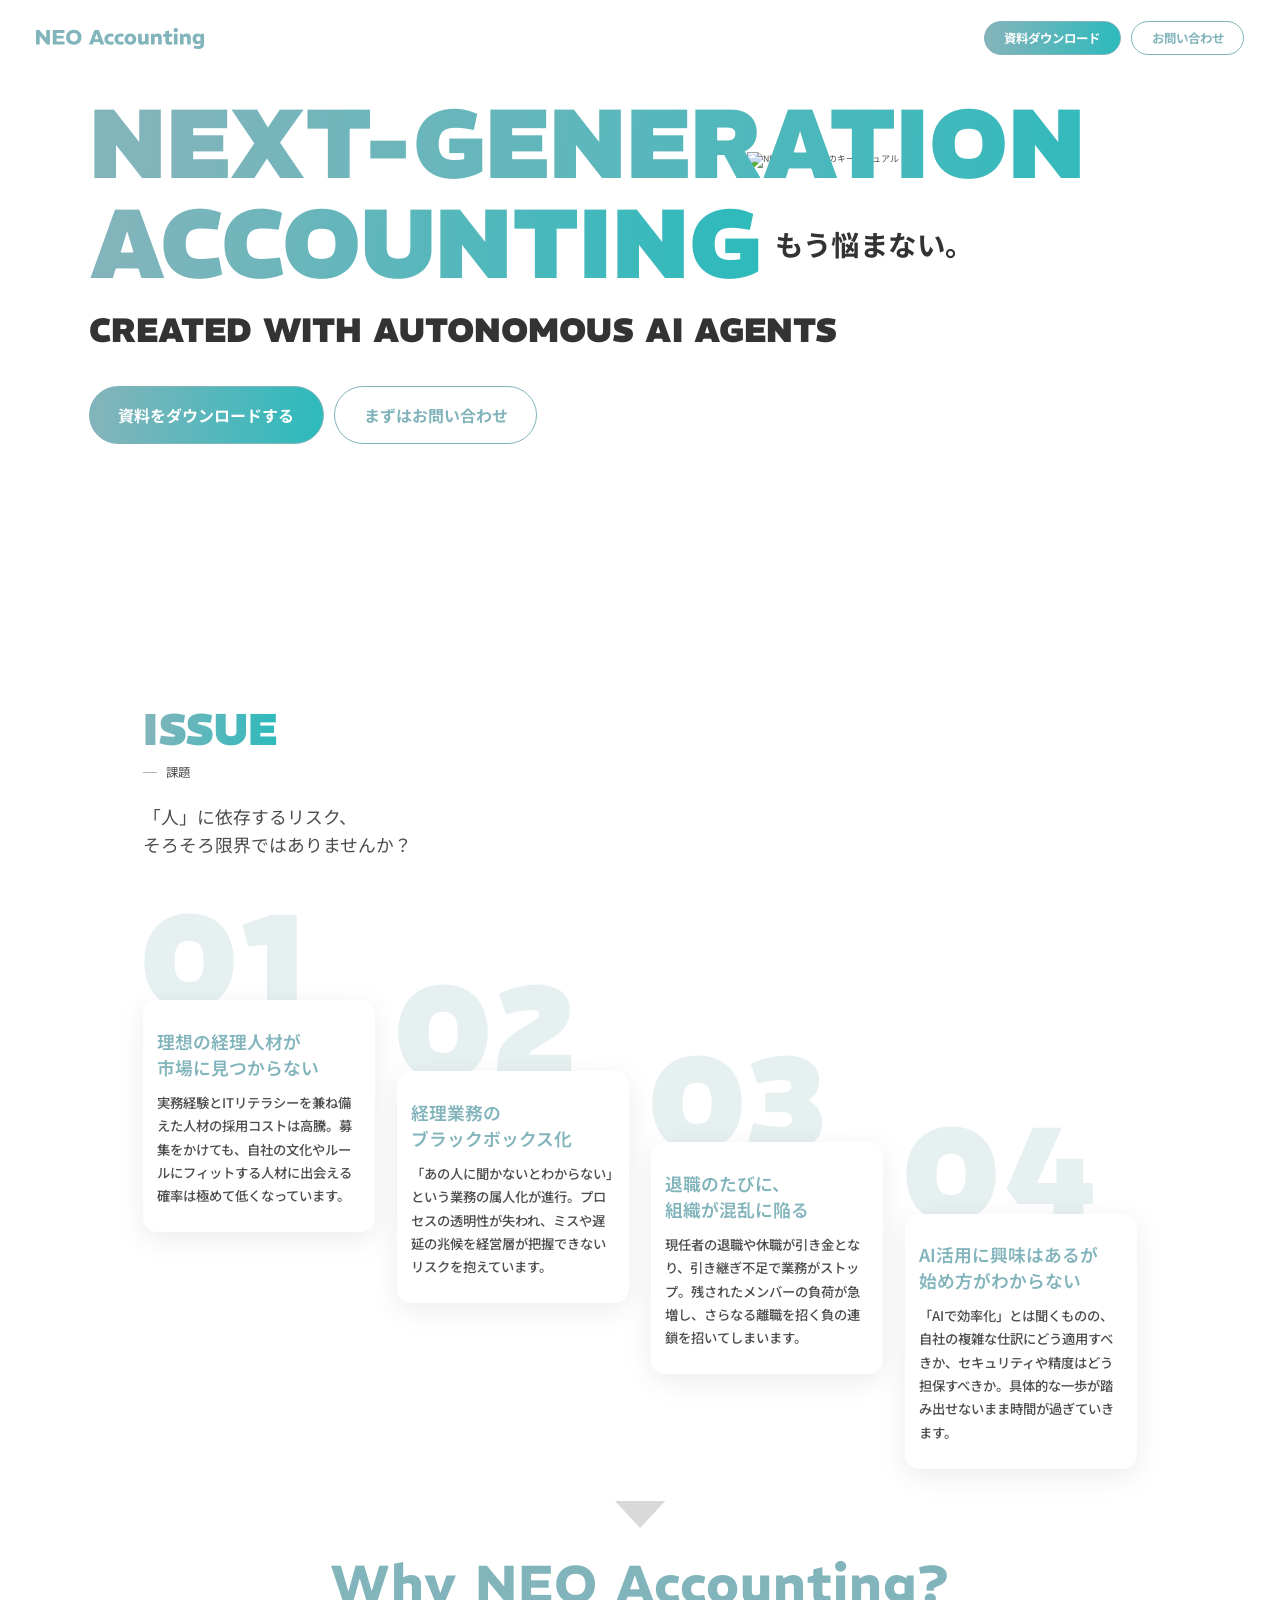
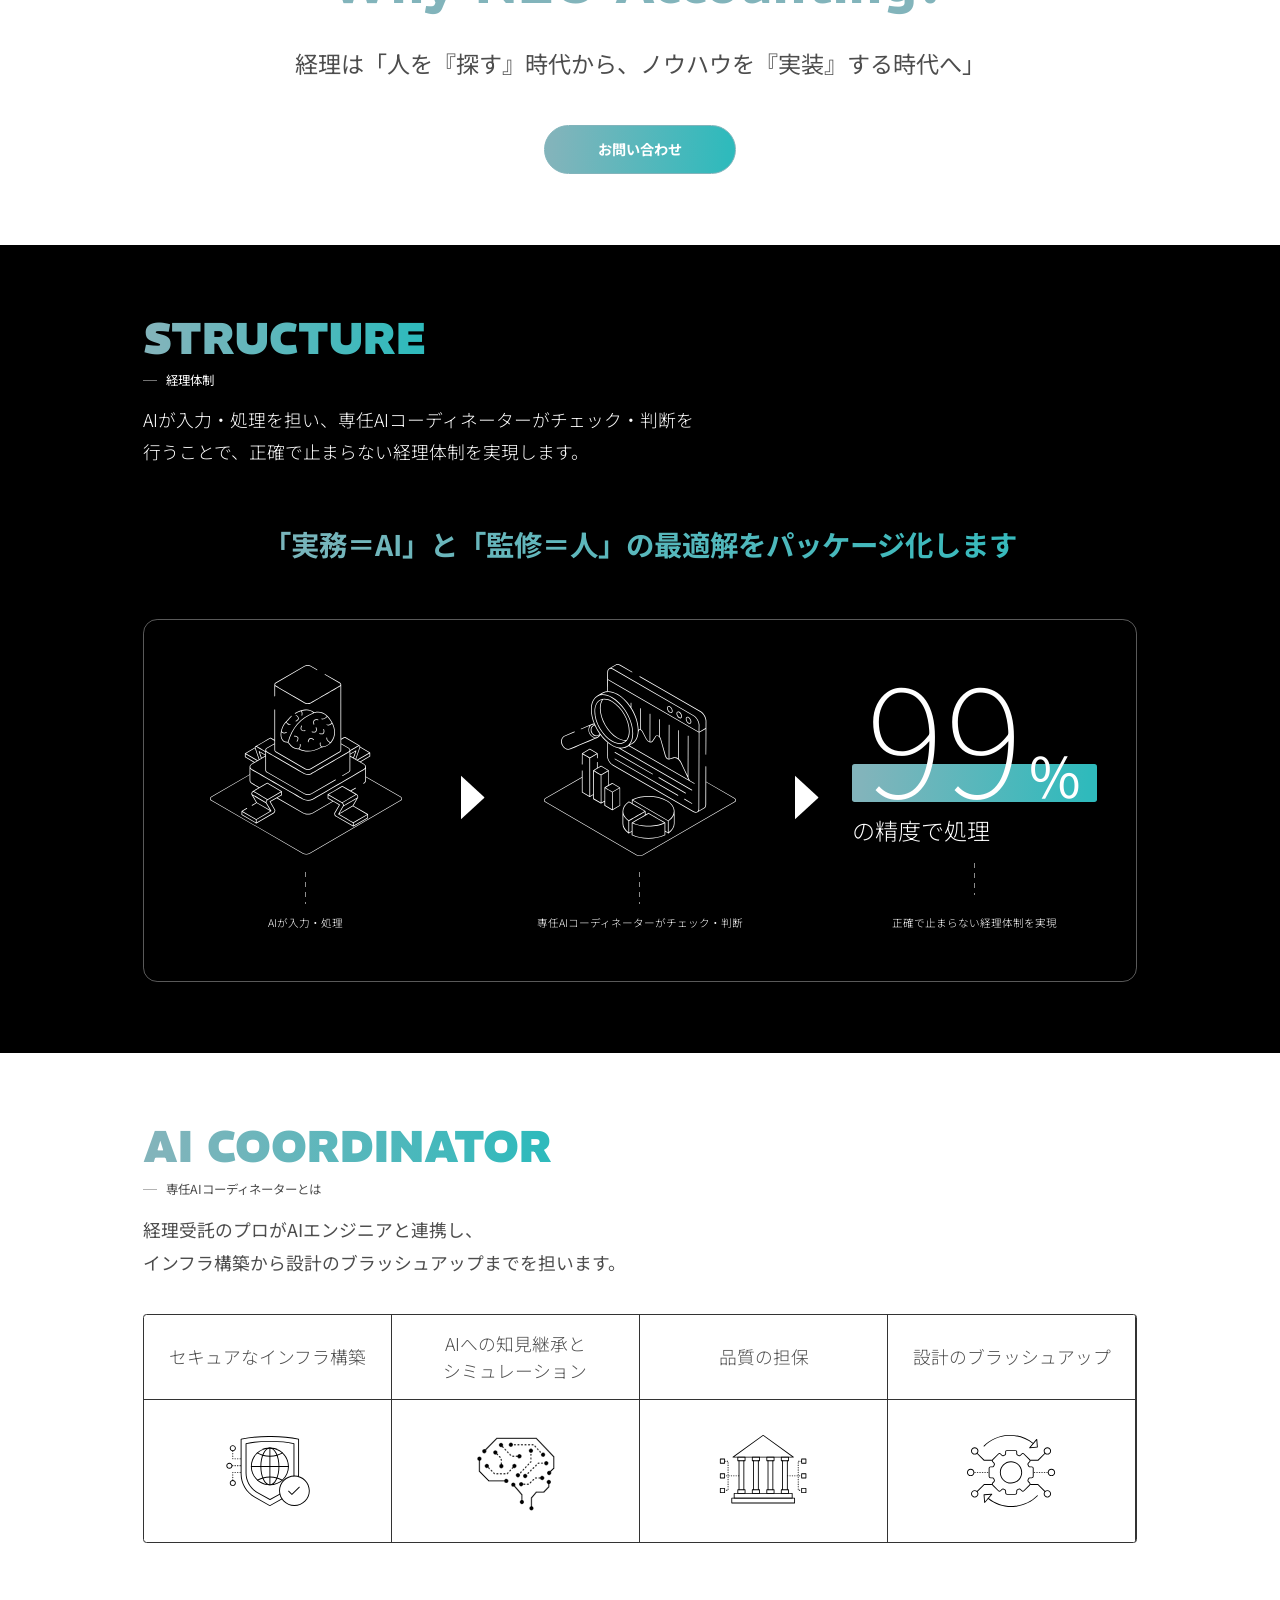
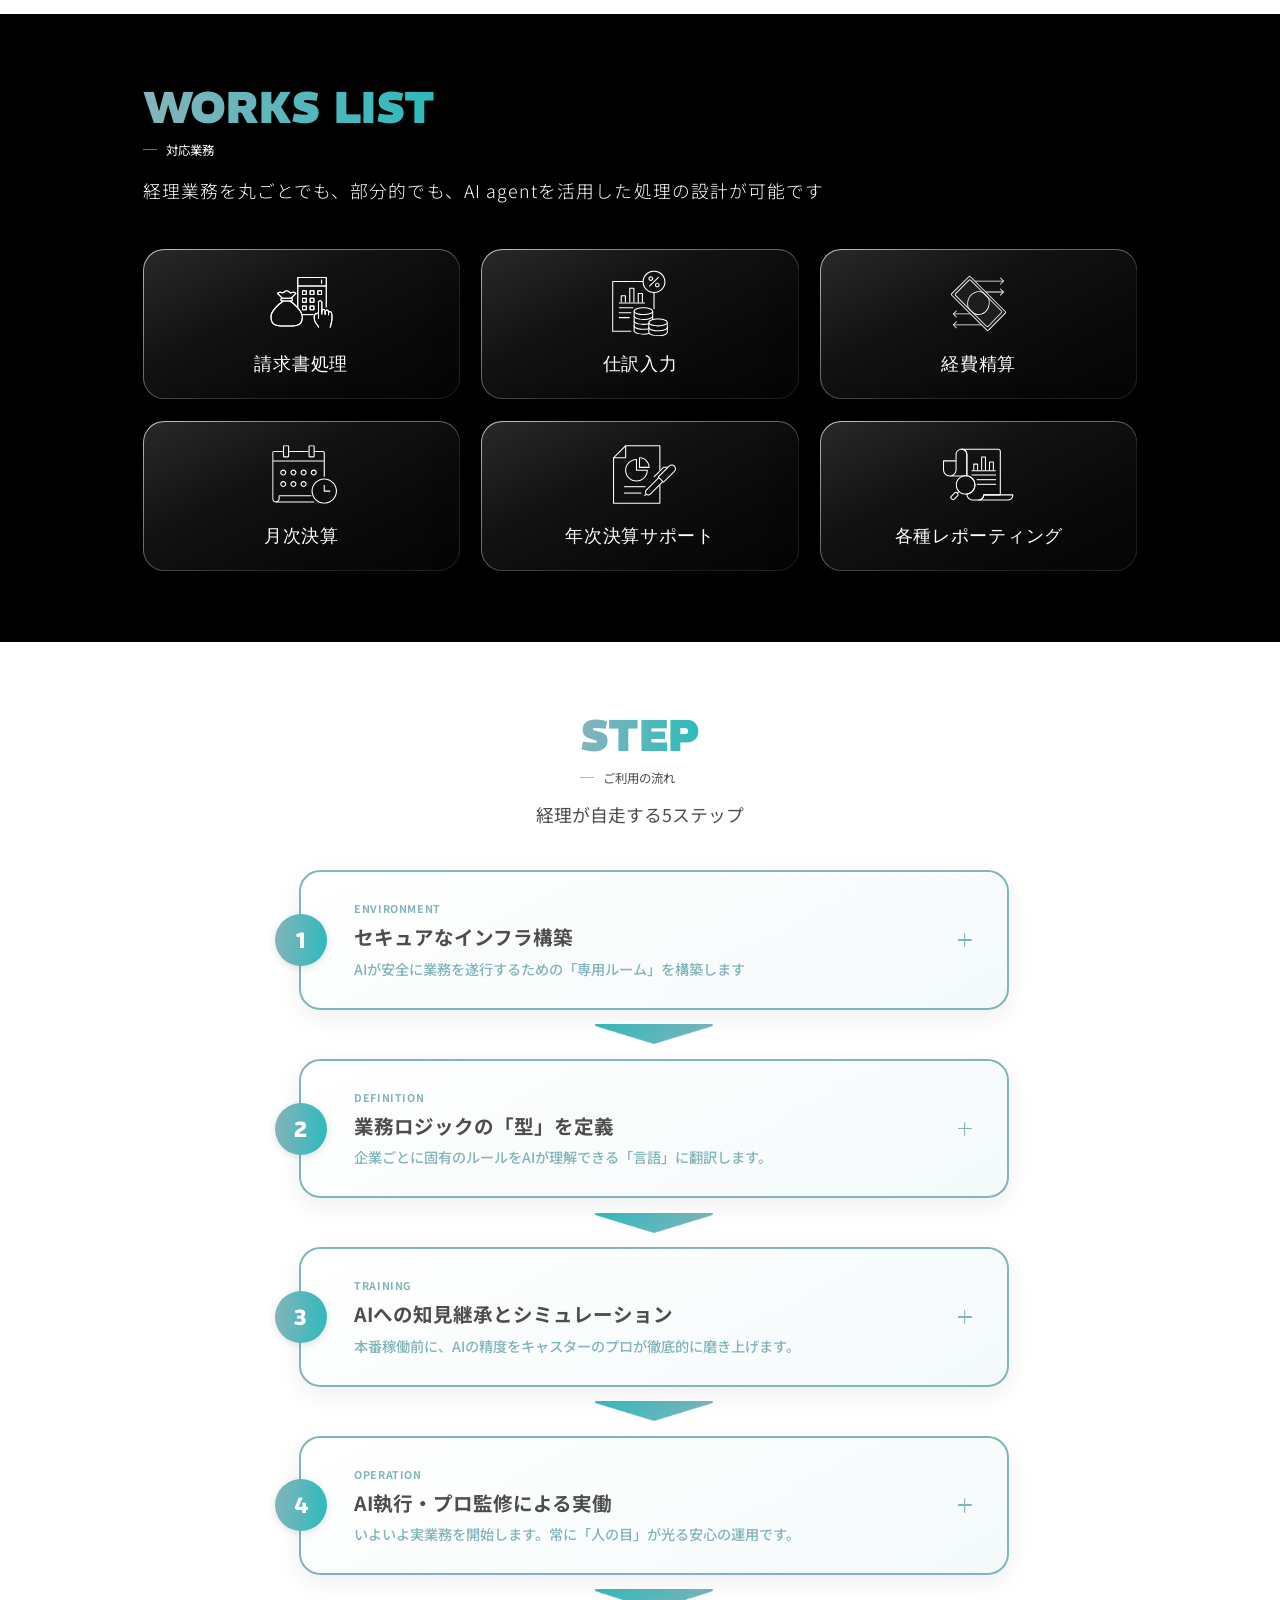
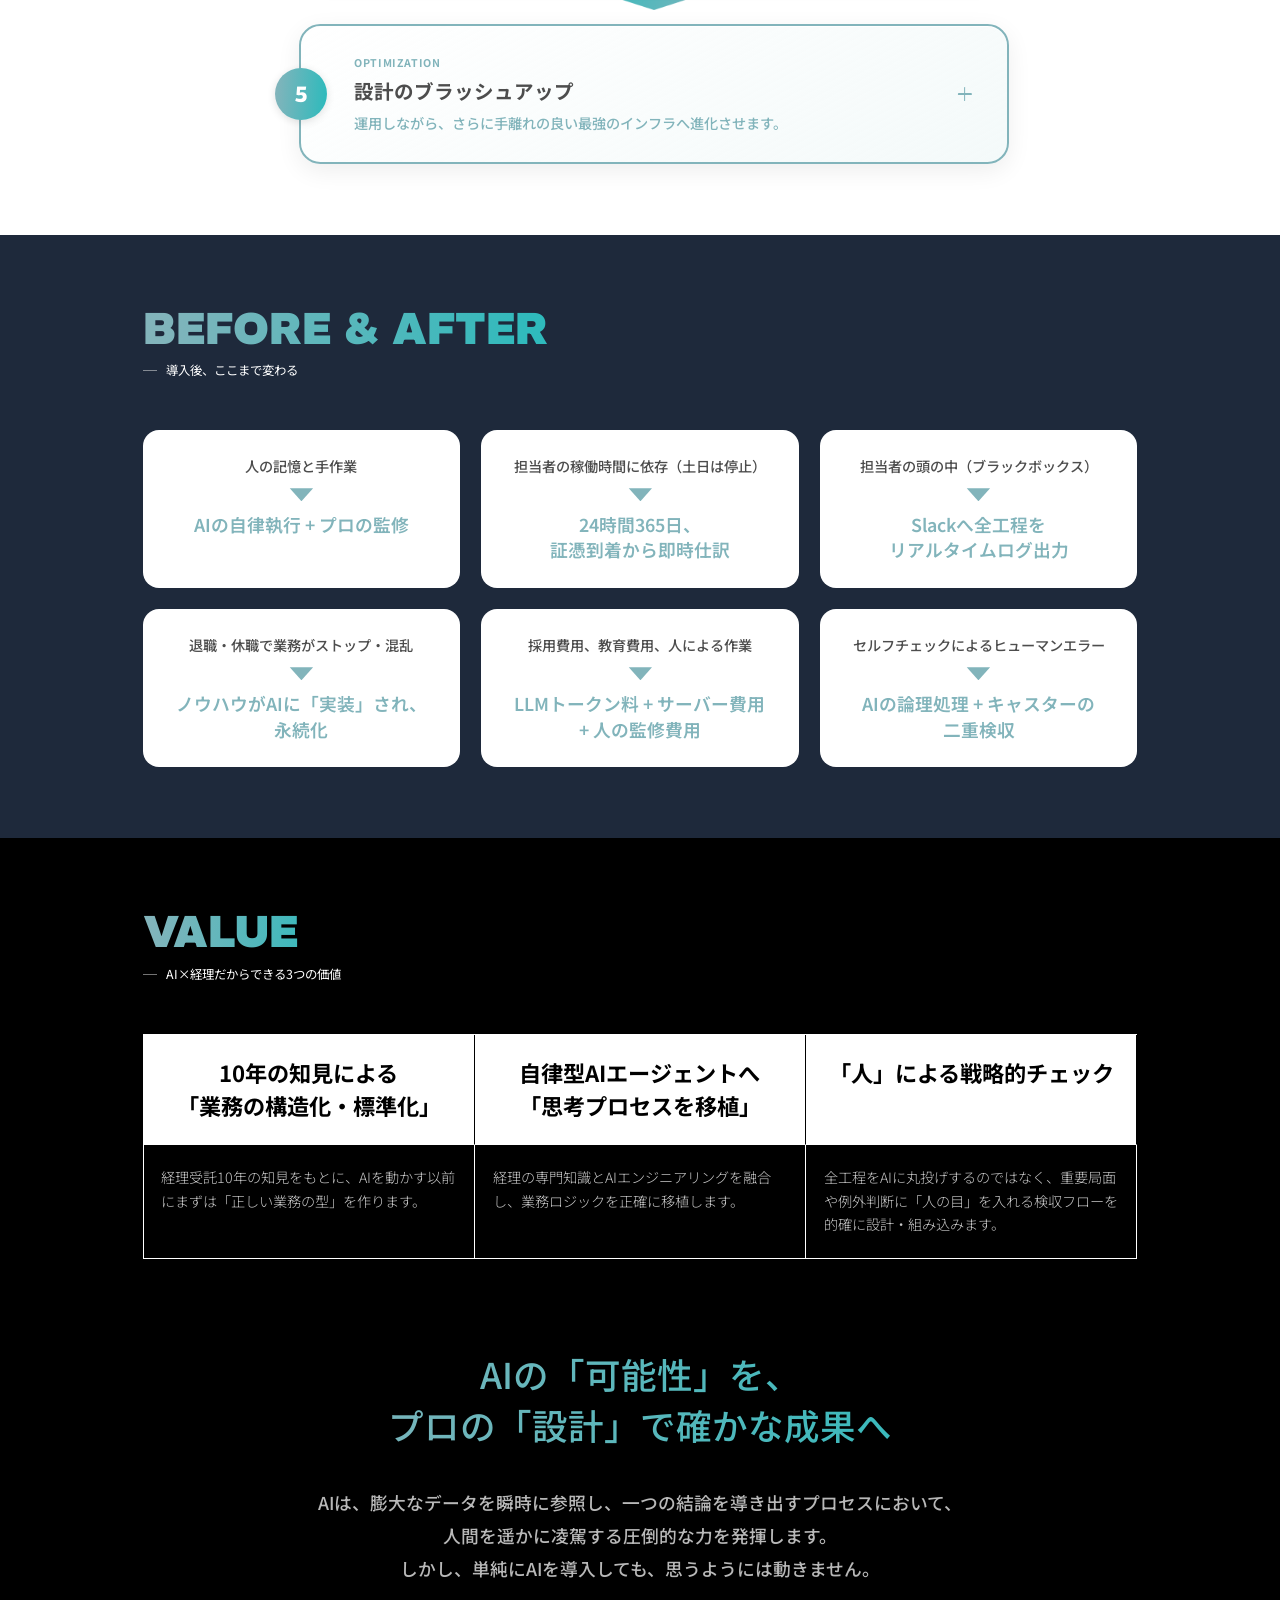
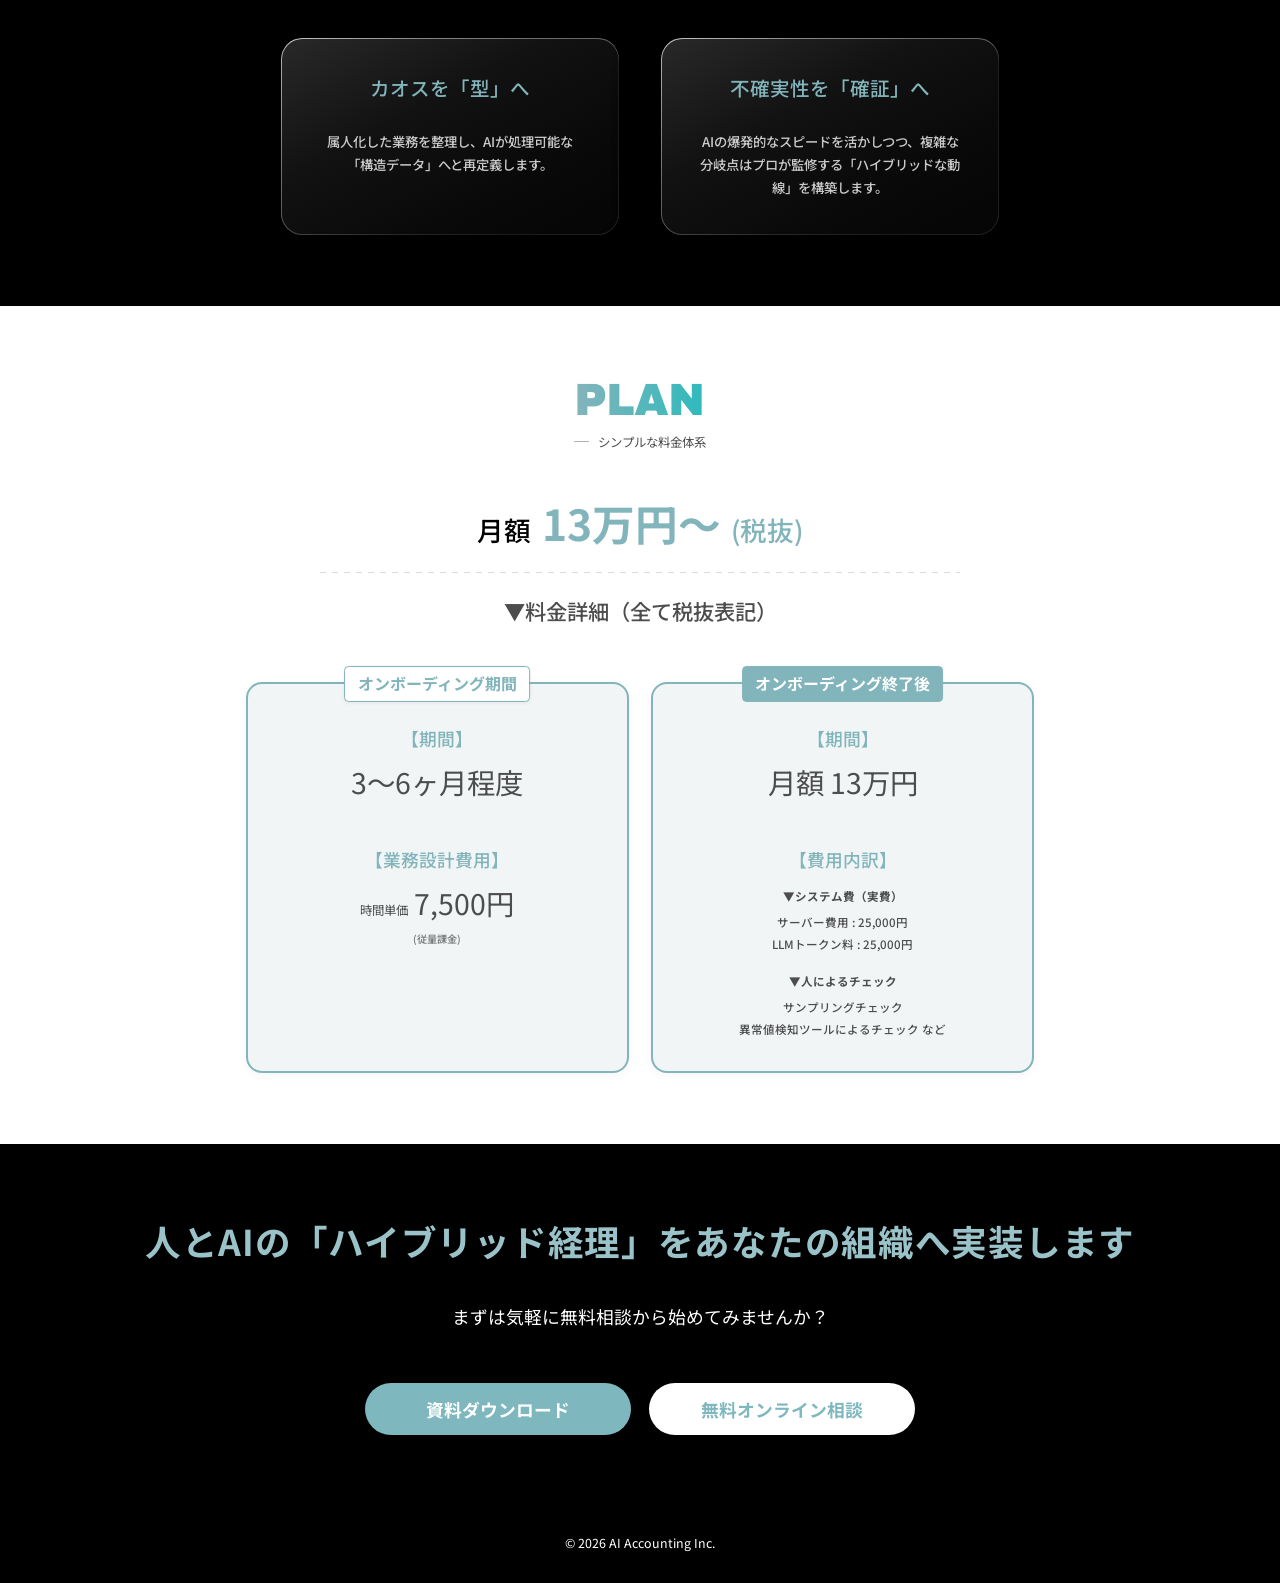
==== commit 4009be7f: "20260423 金額修正" ====
--- a/index.html
+++ b/index.html
@@ -4,6 +4,19 @@
   <meta charset="UTF-8">
   <meta name="viewport" content="width=device-width, initial-scale=1.0">
   <title>NEO Accounting</title>
+  <meta name="description" content="自律型AIエージェントが生み出す、次世代の会計。NEO Accounting。採用・属人化・可視性の課題に、一歩先の答えを。">
+  <meta property="og:type" content="website">
+  <meta property="og:site_name" content="NEO Accounting">
+  <meta property="og:title" content="NEO Accounting">
+  <meta property="og:description" content="人とAIの「ハイブリッド経理」をあなたの組織へ実装します">
+  <meta property="og:url" content="/">
+  <meta property="og:image" content="/assets/img/snsimg.png">
+  <meta property="og:image:alt" content="NEO Accounting">
+  <meta property="og:locale" content="ja_JP">
+  <meta name="twitter:card" content="summary_large_image">
+  <meta name="twitter:title" content="NEO Accounting">
+  <meta name="twitter:description" content="人とAIの「ハイブリッド経理」をあなたの組織へ実装します">
+  <meta name="twitter:image" content="/assets/img/snsimg.png">
   <link rel="preconnect" href="https://fonts.googleapis.com">
   <link rel="preconnect" href="https://fonts.gstatic.com" crossorigin>
   <link href="https://fonts.googleapis.com/css2?family=Noto+Sans+JP:wght@100..900&family=REM:wght@700;900&display=swap" rel="stylesheet">
@@ -534,7 +547,7 @@
 
       <p class="plan__price">
         <span class="plan__price-prefix">月額</span>
-        <span class="plan__price-num">13万円</span>
+        <span class="plan__price-num">13万円～</span>
         <span class="plan__price-suffix">(税抜)</span>
       </p>
 
--- a/assets/css/common.css
+++ b/assets/css/common.css
@@ -1573,6 +1573,10 @@
   gap: 1.6rem;
 }
 
+.subpage__actions--stack .btn {
+  width: 24rem;
+}
+
 .subpage__back {
   display: inline-block;
   font-size: 1.4rem;
@@ -1612,9 +1616,9 @@
   display: inline-flex;
   align-items: center;
   justify-content: center;
-  min-width: 28rem;
-  padding: 1.6rem 2.8rem;
-  font-size: 1.6rem;
+  width: 24rem;
+  padding: 0.9rem 2.2rem;
+  font-size: 1.4rem;
   font-weight: 700;
   line-height: 1.3;
   color: var(--color-white);
@@ -1657,6 +1661,10 @@
   margin-top: 3.2rem;
 }
 
+.subpage__actions--spaced .btn {
+  width: 24rem;
+}
+
 /* ----- 表示ユーティリティ: .sp-only（767px 以下） ----- */
 
 .sp-only {
@@ -2202,6 +2210,16 @@
     max-width: 32rem;
     font-size: 1.4rem;
     padding: 1.4rem 2rem;
+  }
+
+  .subpage__actions--stack .btn {
+    width: 100%;
+    max-width: 32rem;
+  }
+
+  .subpage__actions--spaced .btn {
+    width: 100%;
+    max-width: 32rem;
   }
 
   /* .issue / .fv 以外 — 上下は --section-pad-y-sp で統一 */
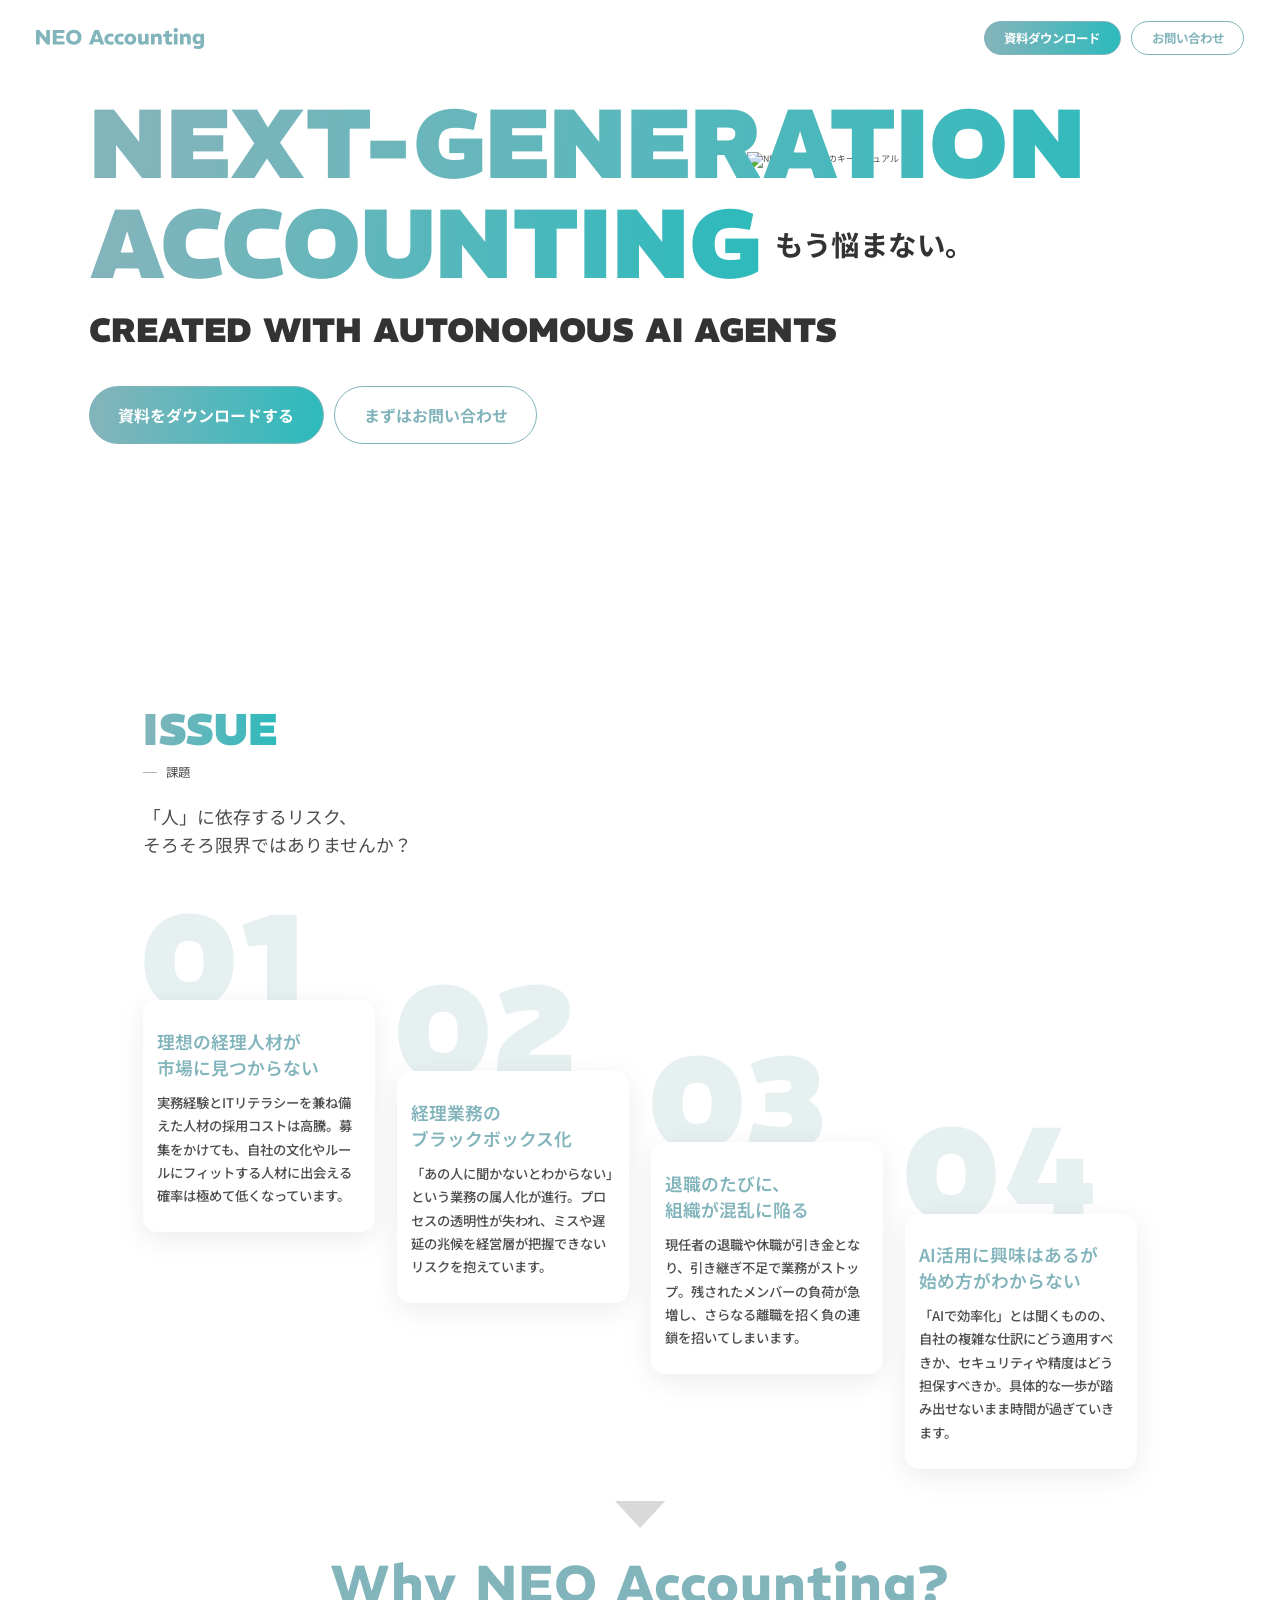
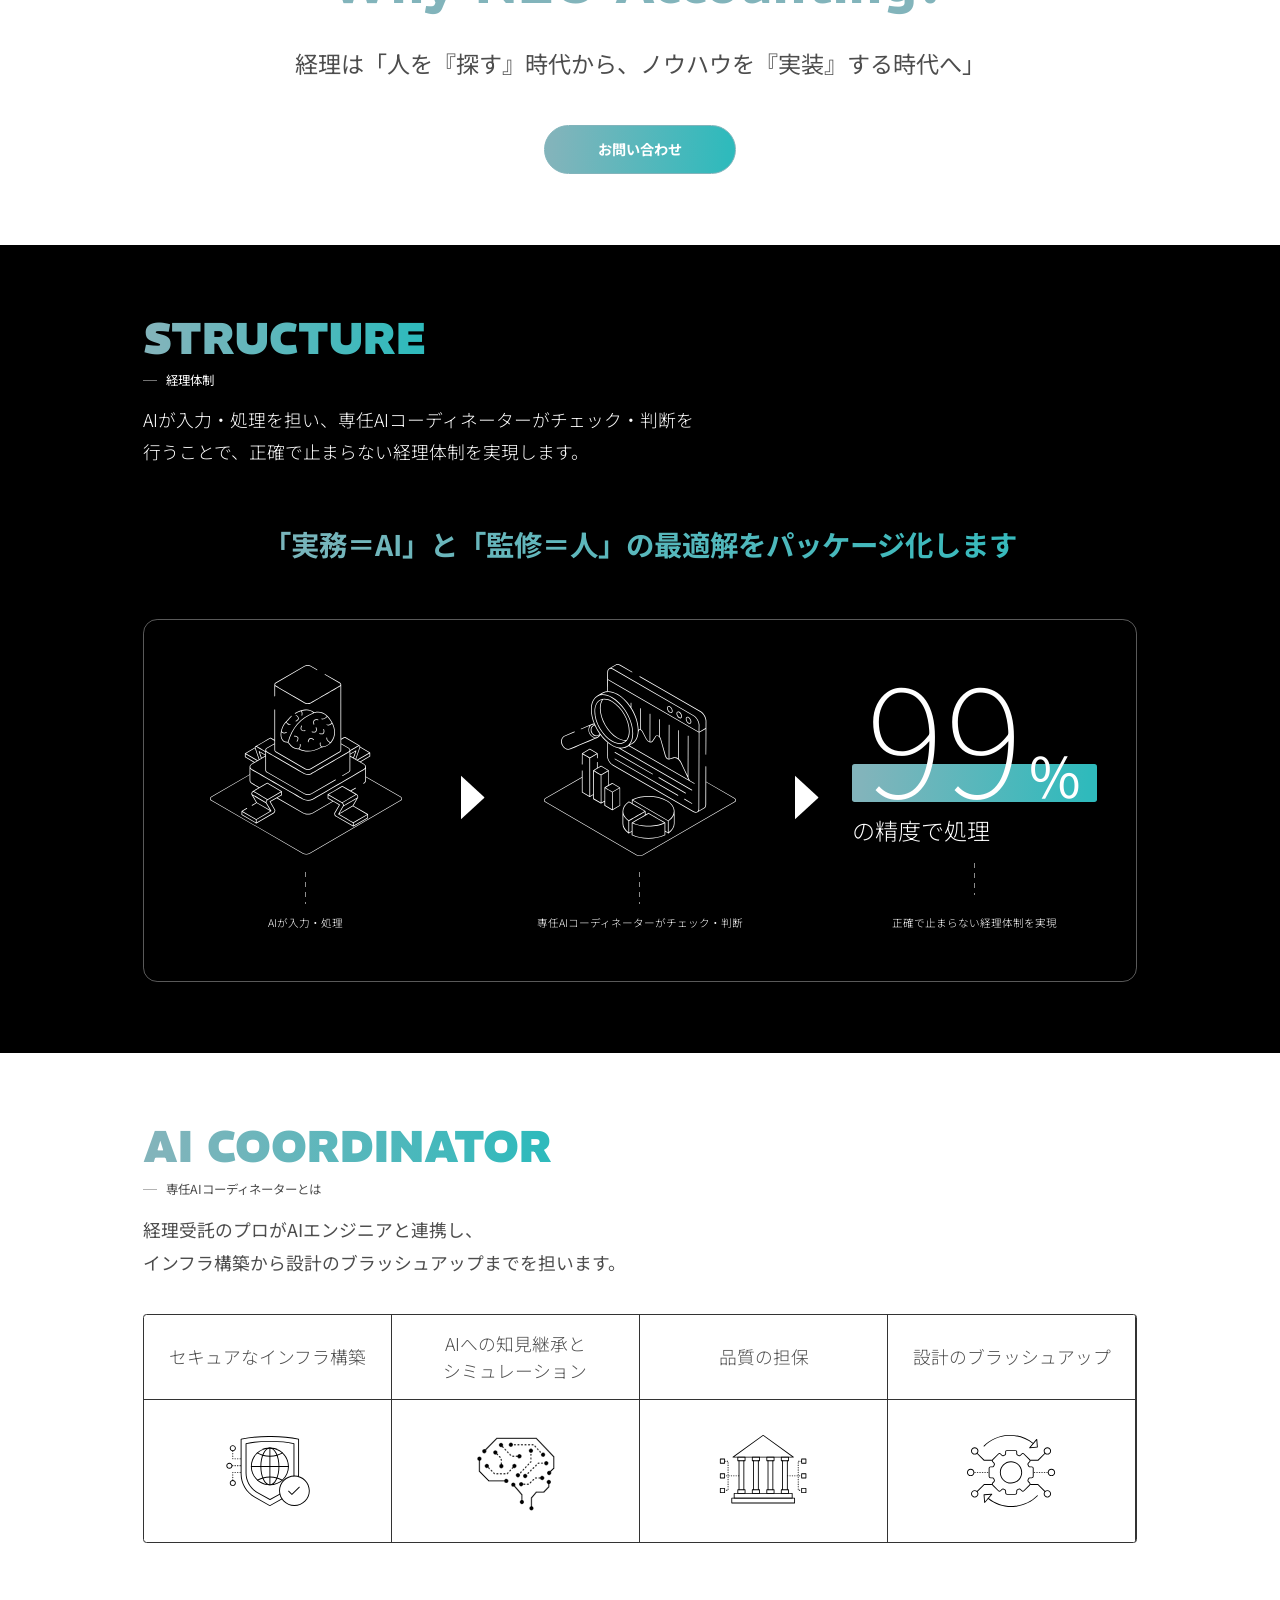
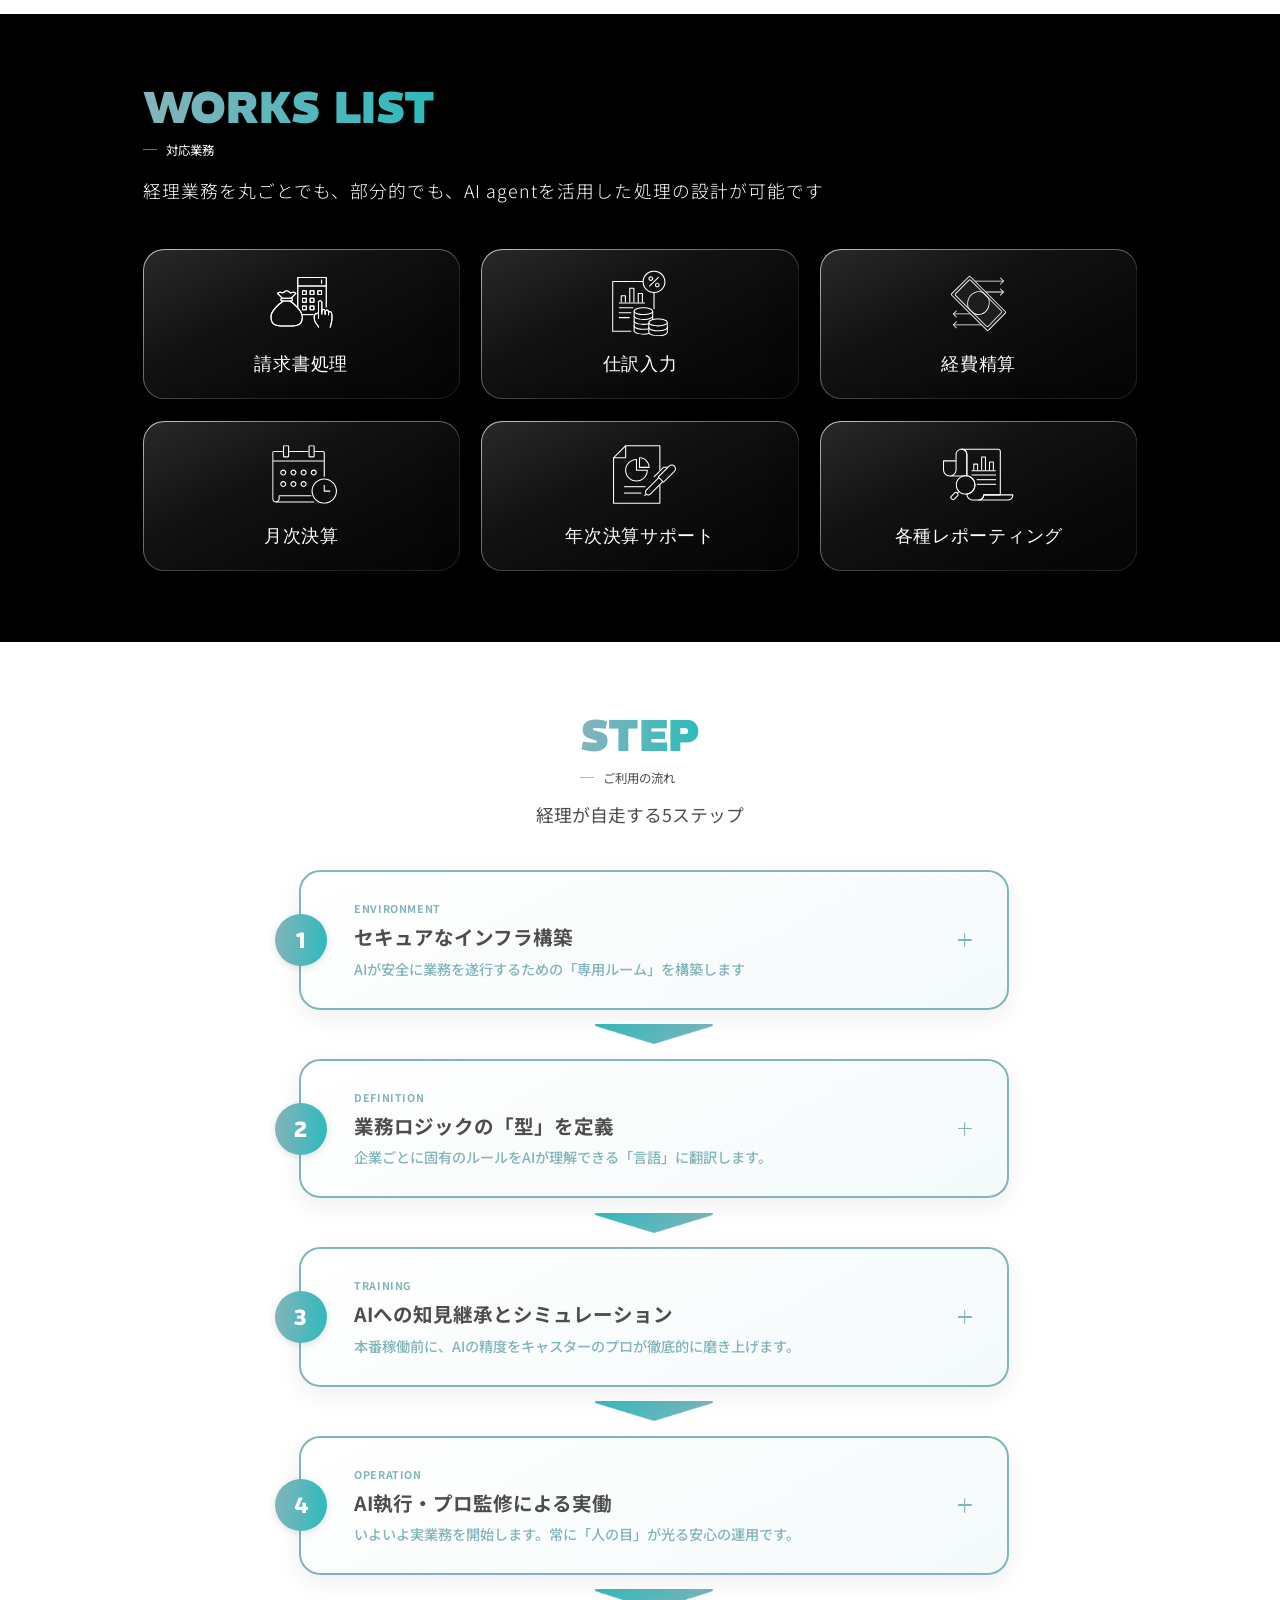
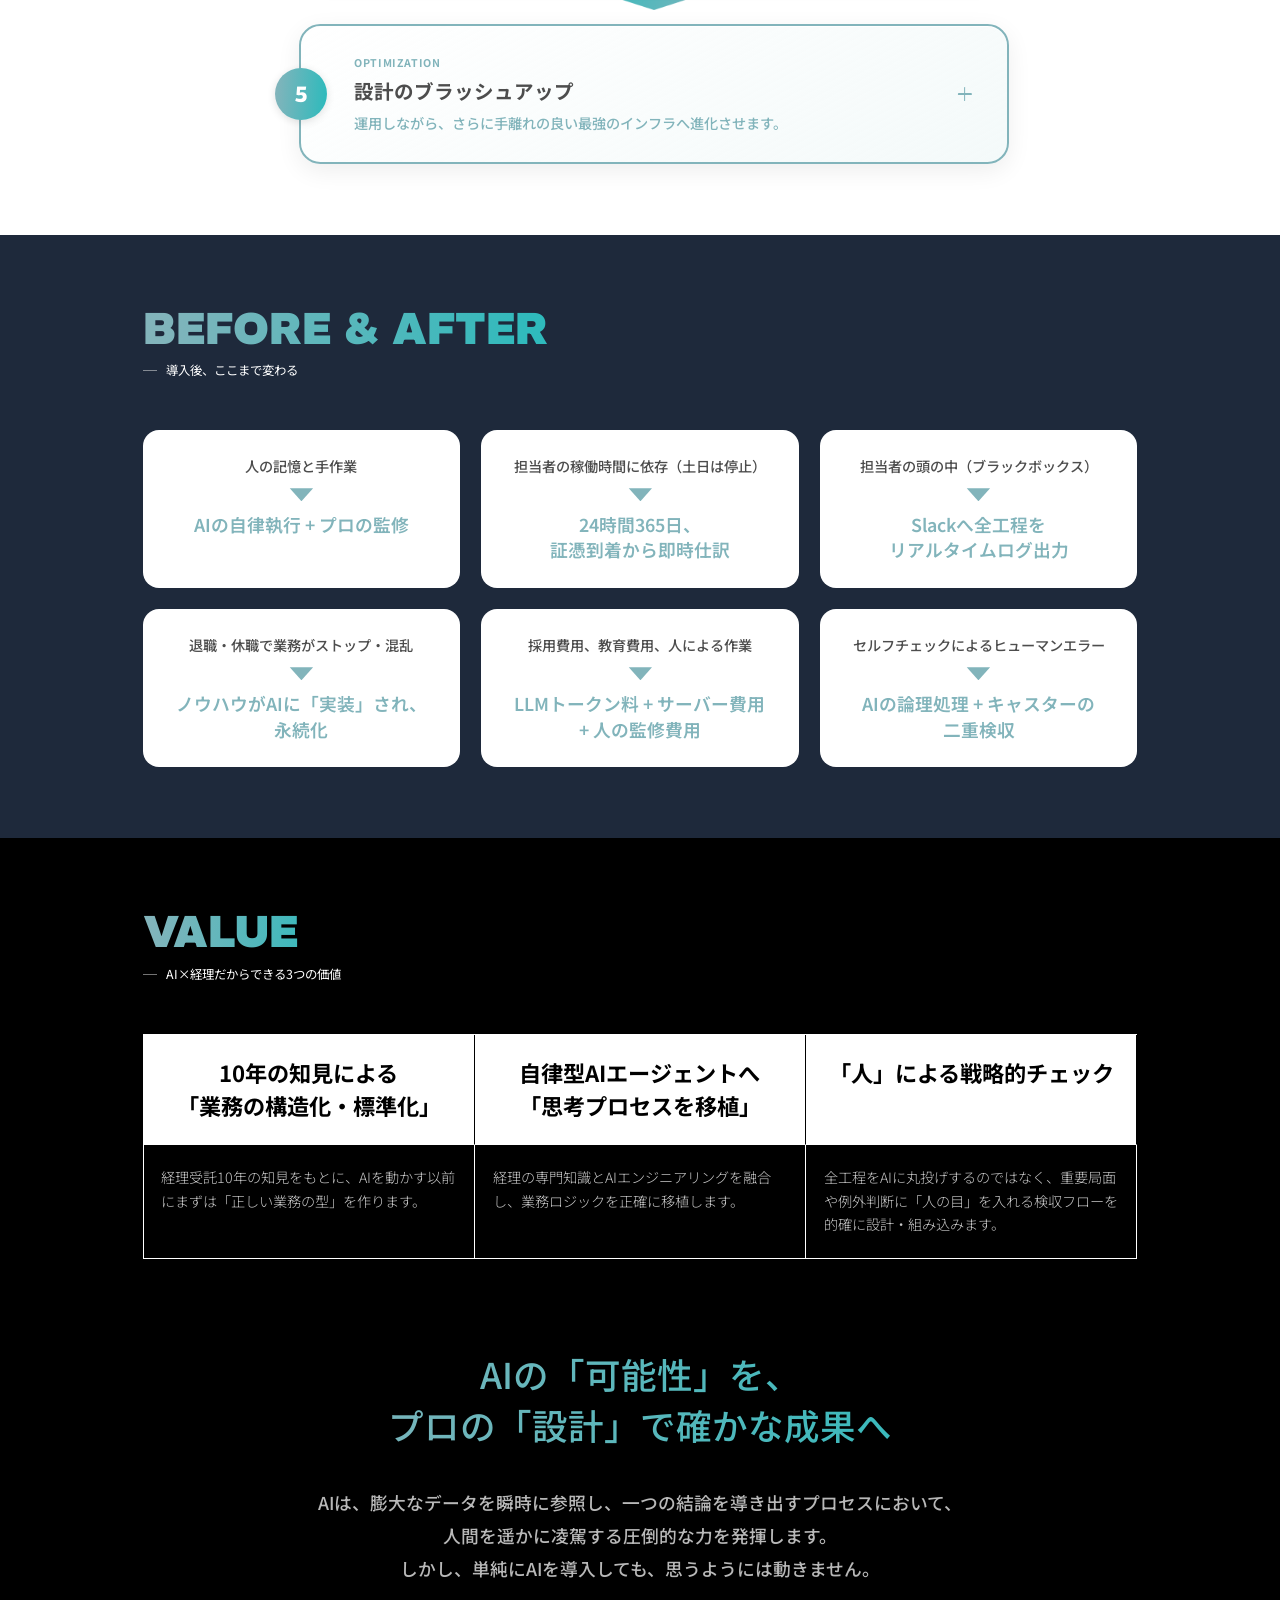
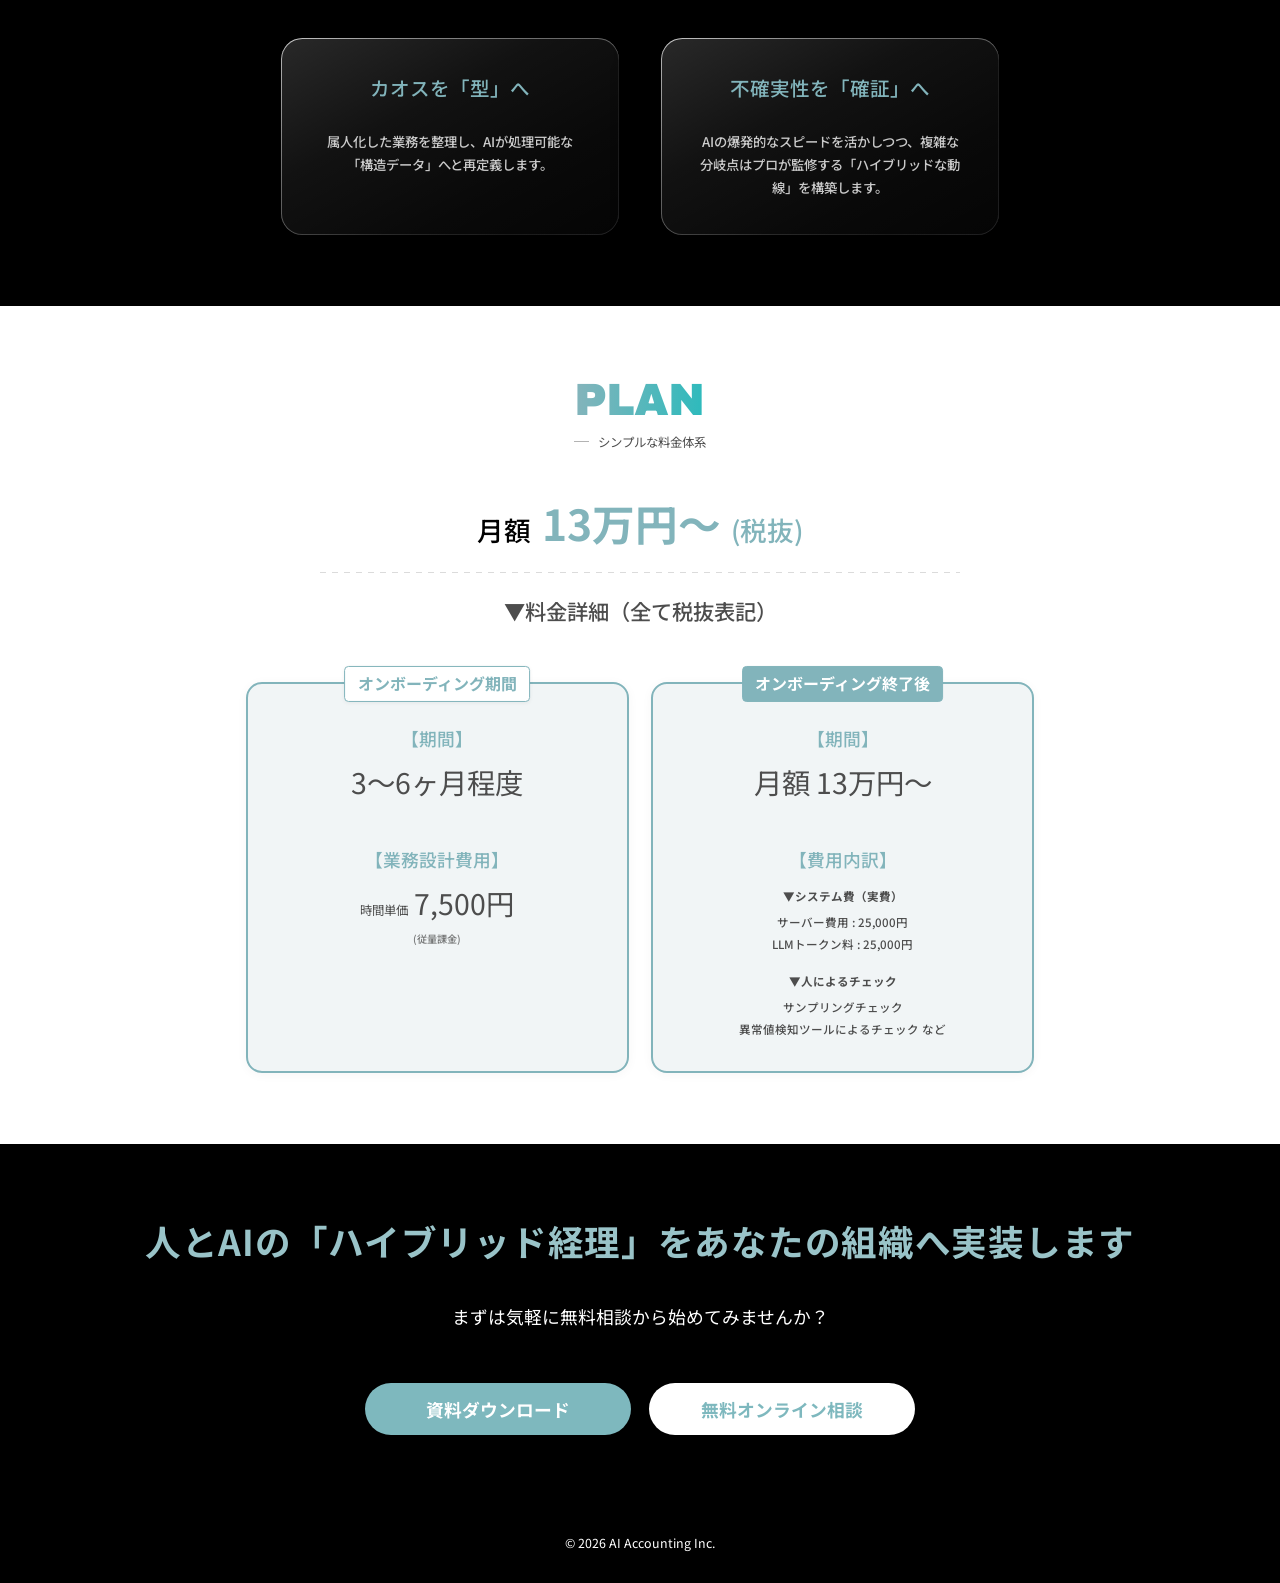
==== commit 4f30156c: "20260423 金額修正" ====
--- a/index.html
+++ b/index.html
@@ -576,7 +576,7 @@
           <div class="plan__card-inner">
             <div class="plan__block">
               <p class="plan__block-label">【期間】</p>
-              <p class="plan__block-value">月額 13万円</p>
+              <p class="plan__block-value">月額 13万円～</p>
             </div>
             <div class="plan__block">
               <p class="plan__block-label plan__block-label--mb-lg">【費用内訳】</p>
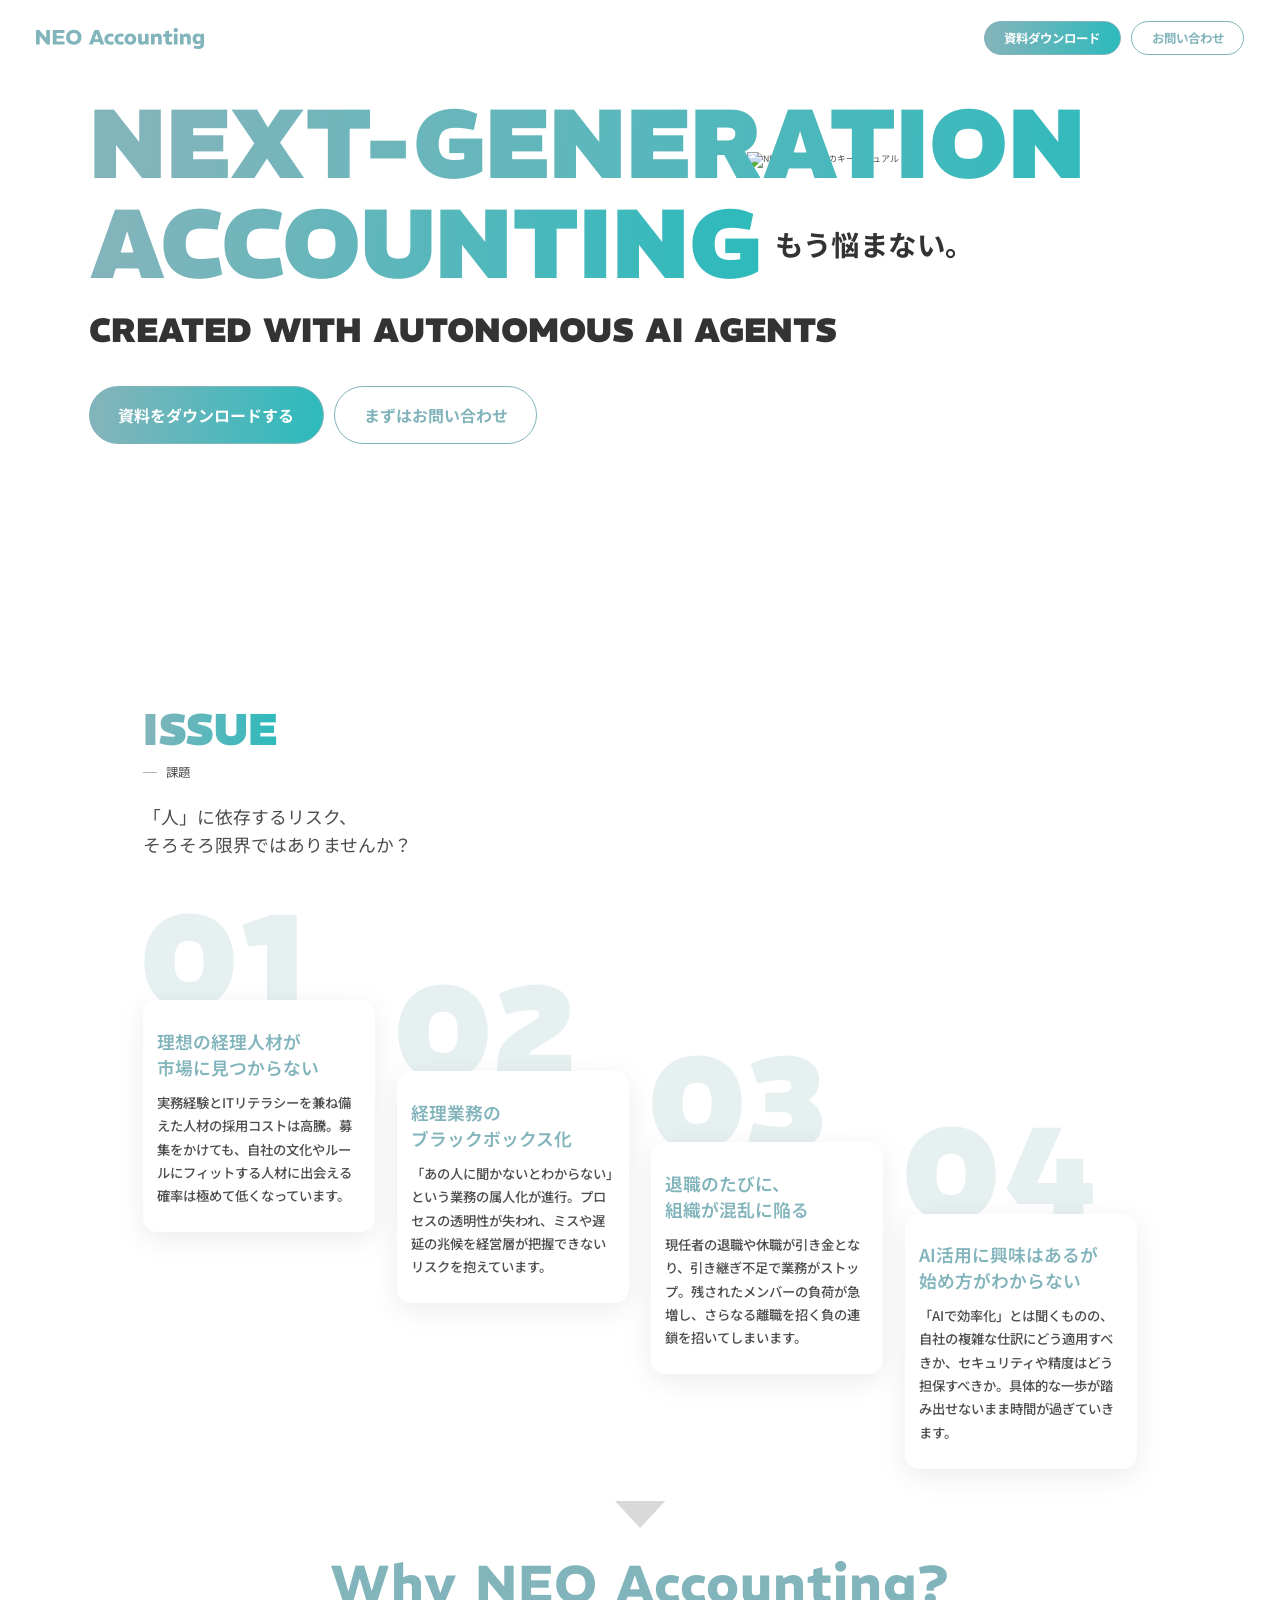
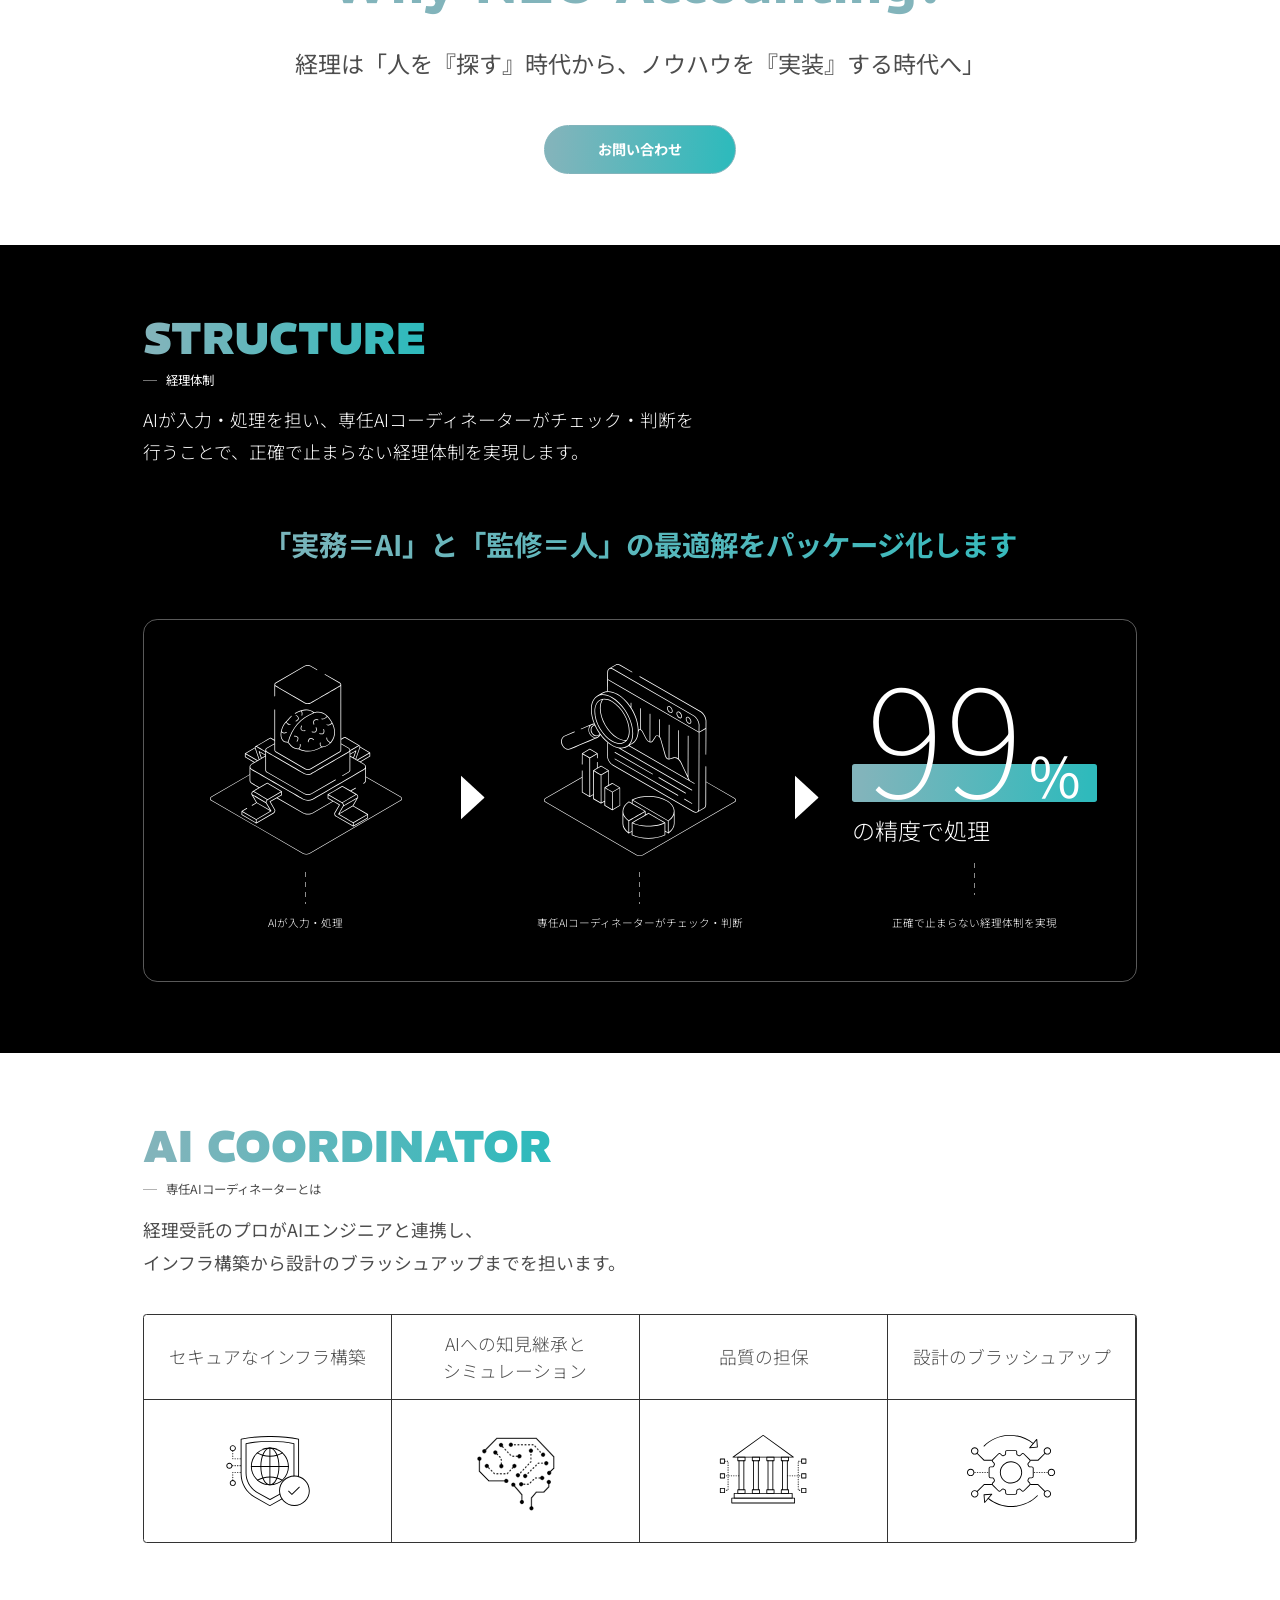
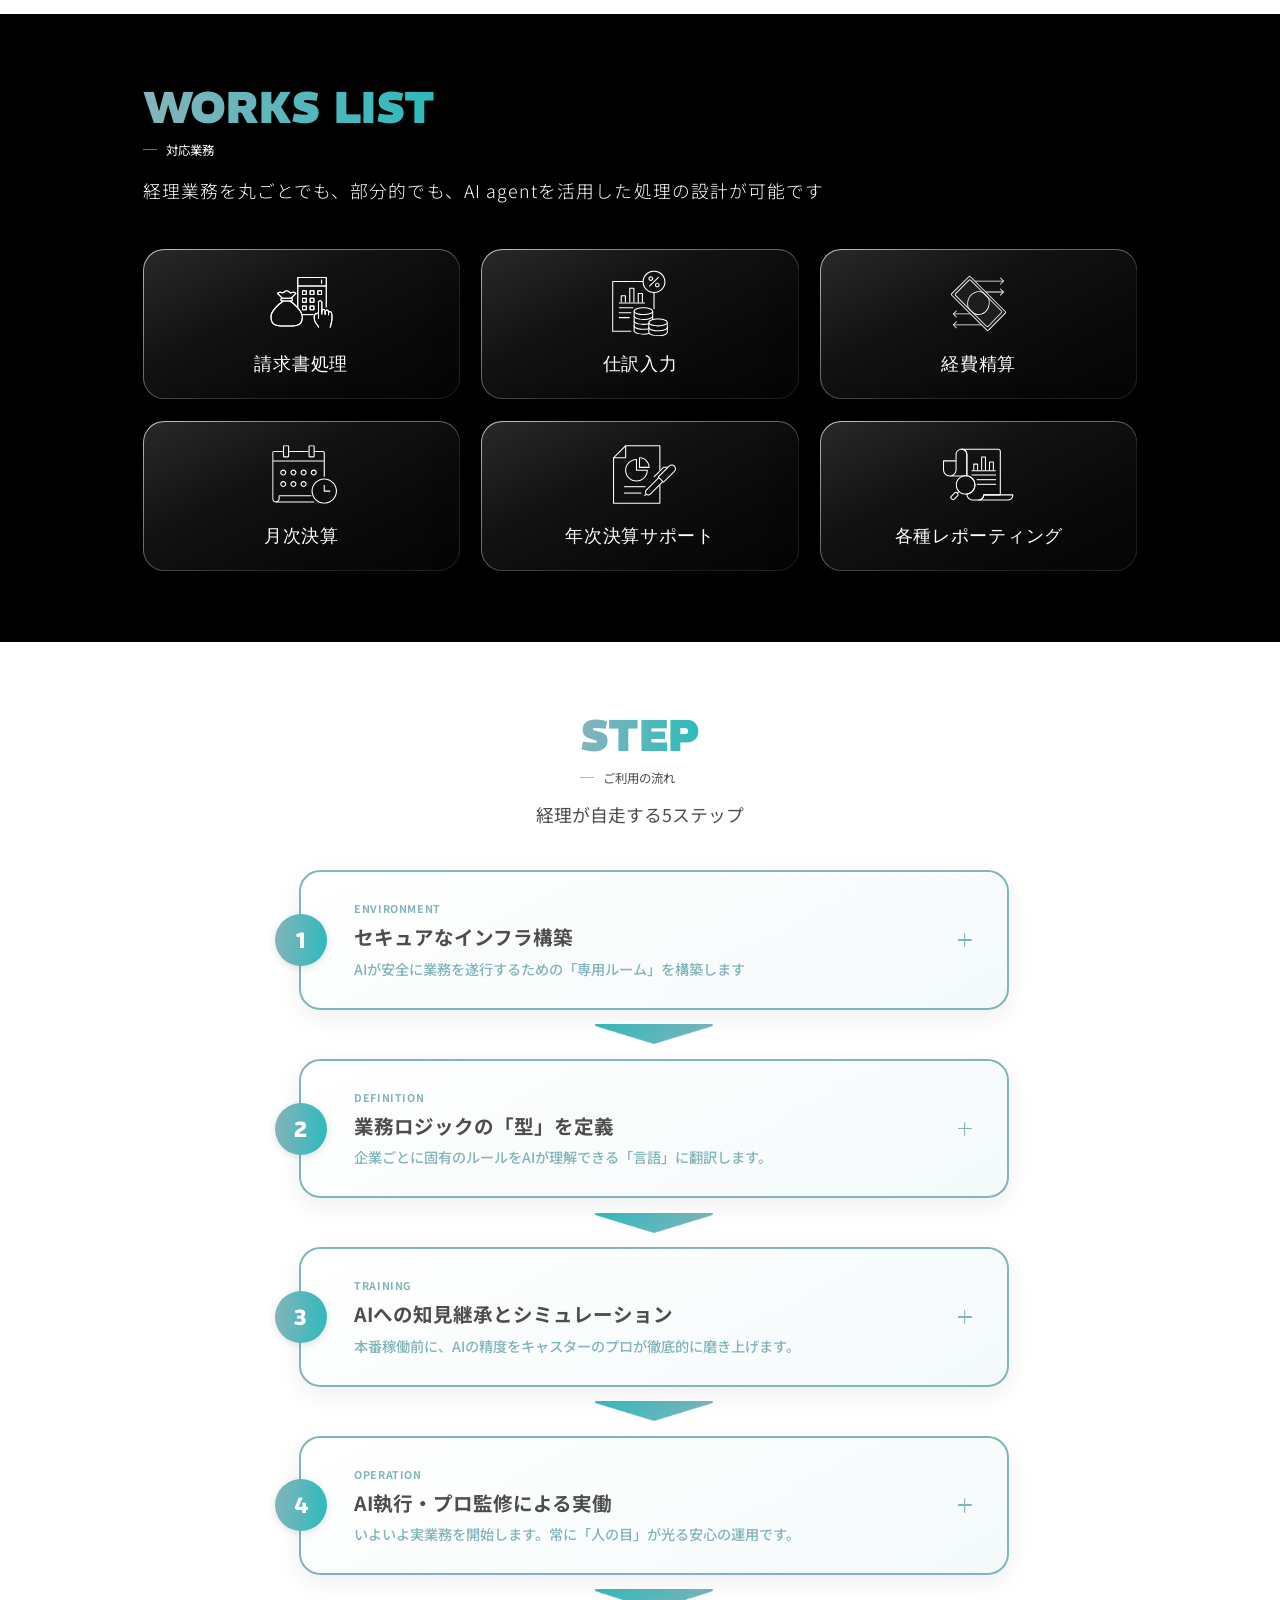
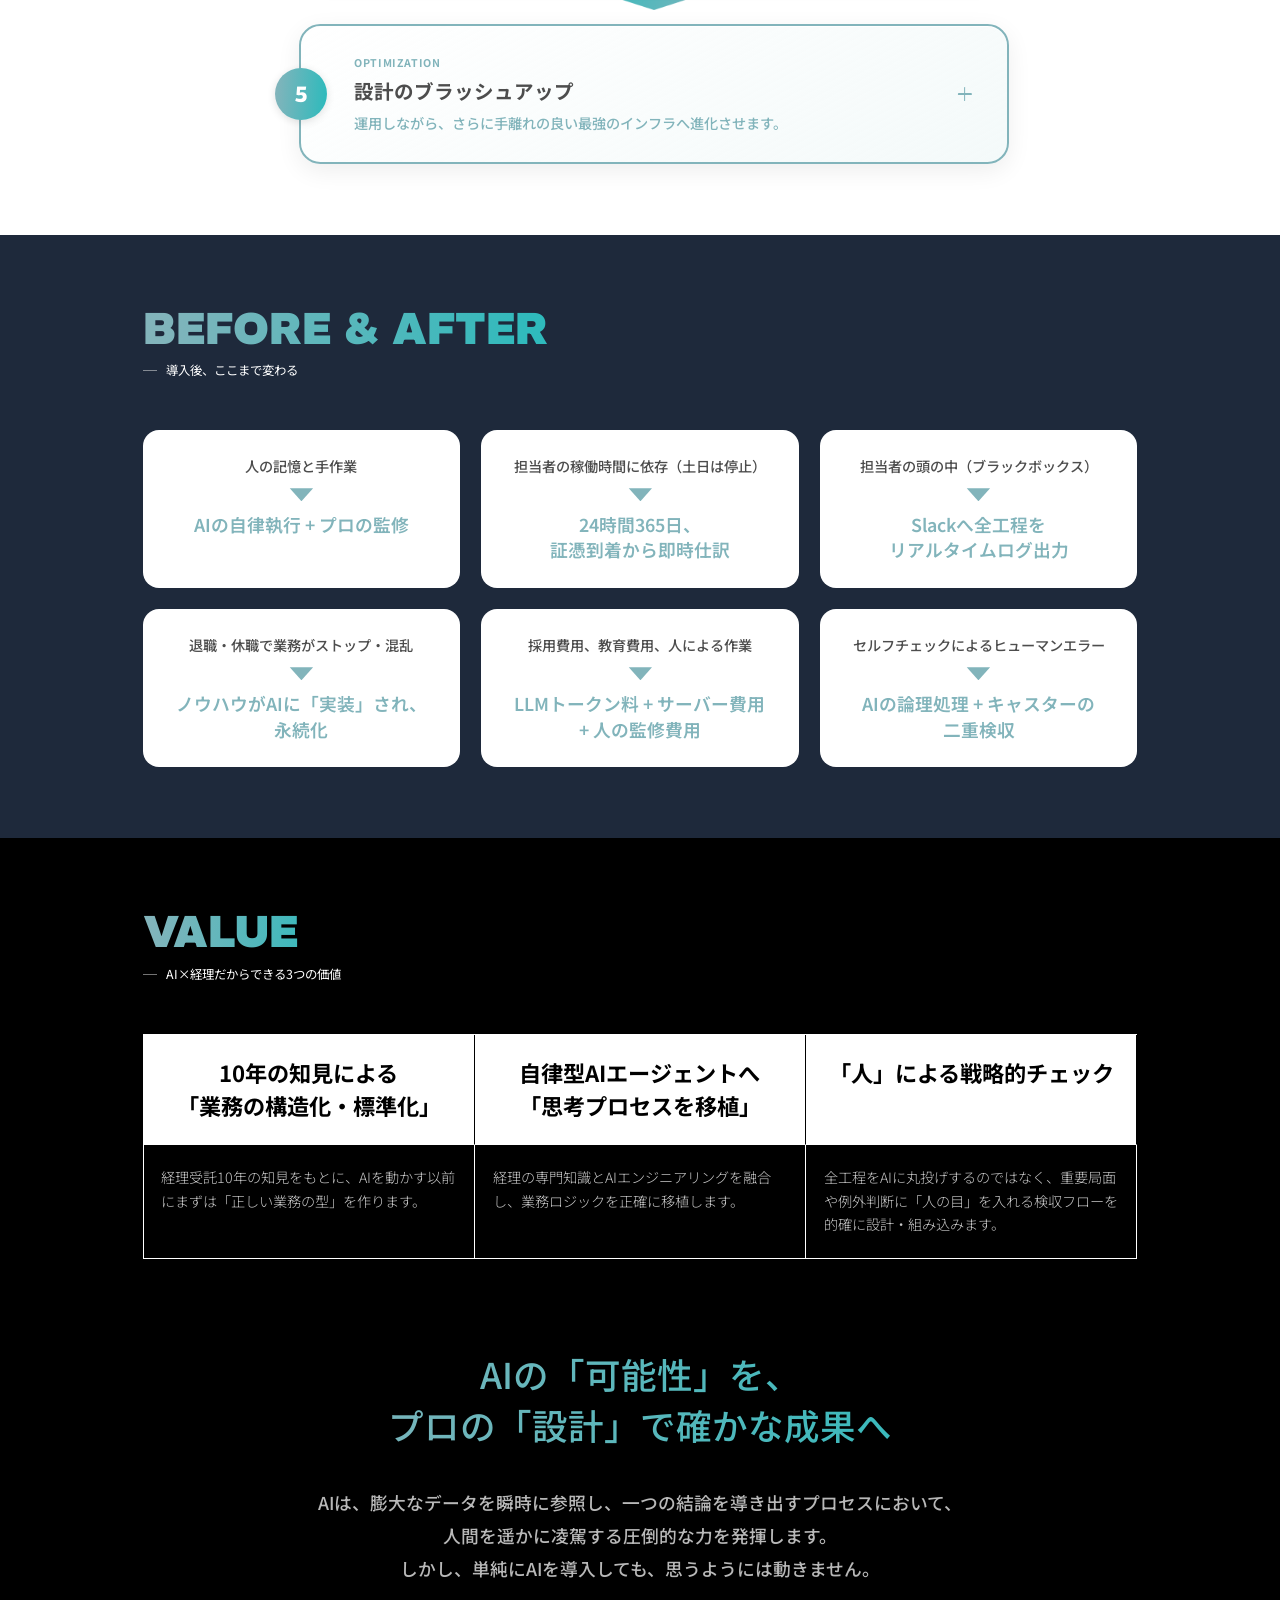
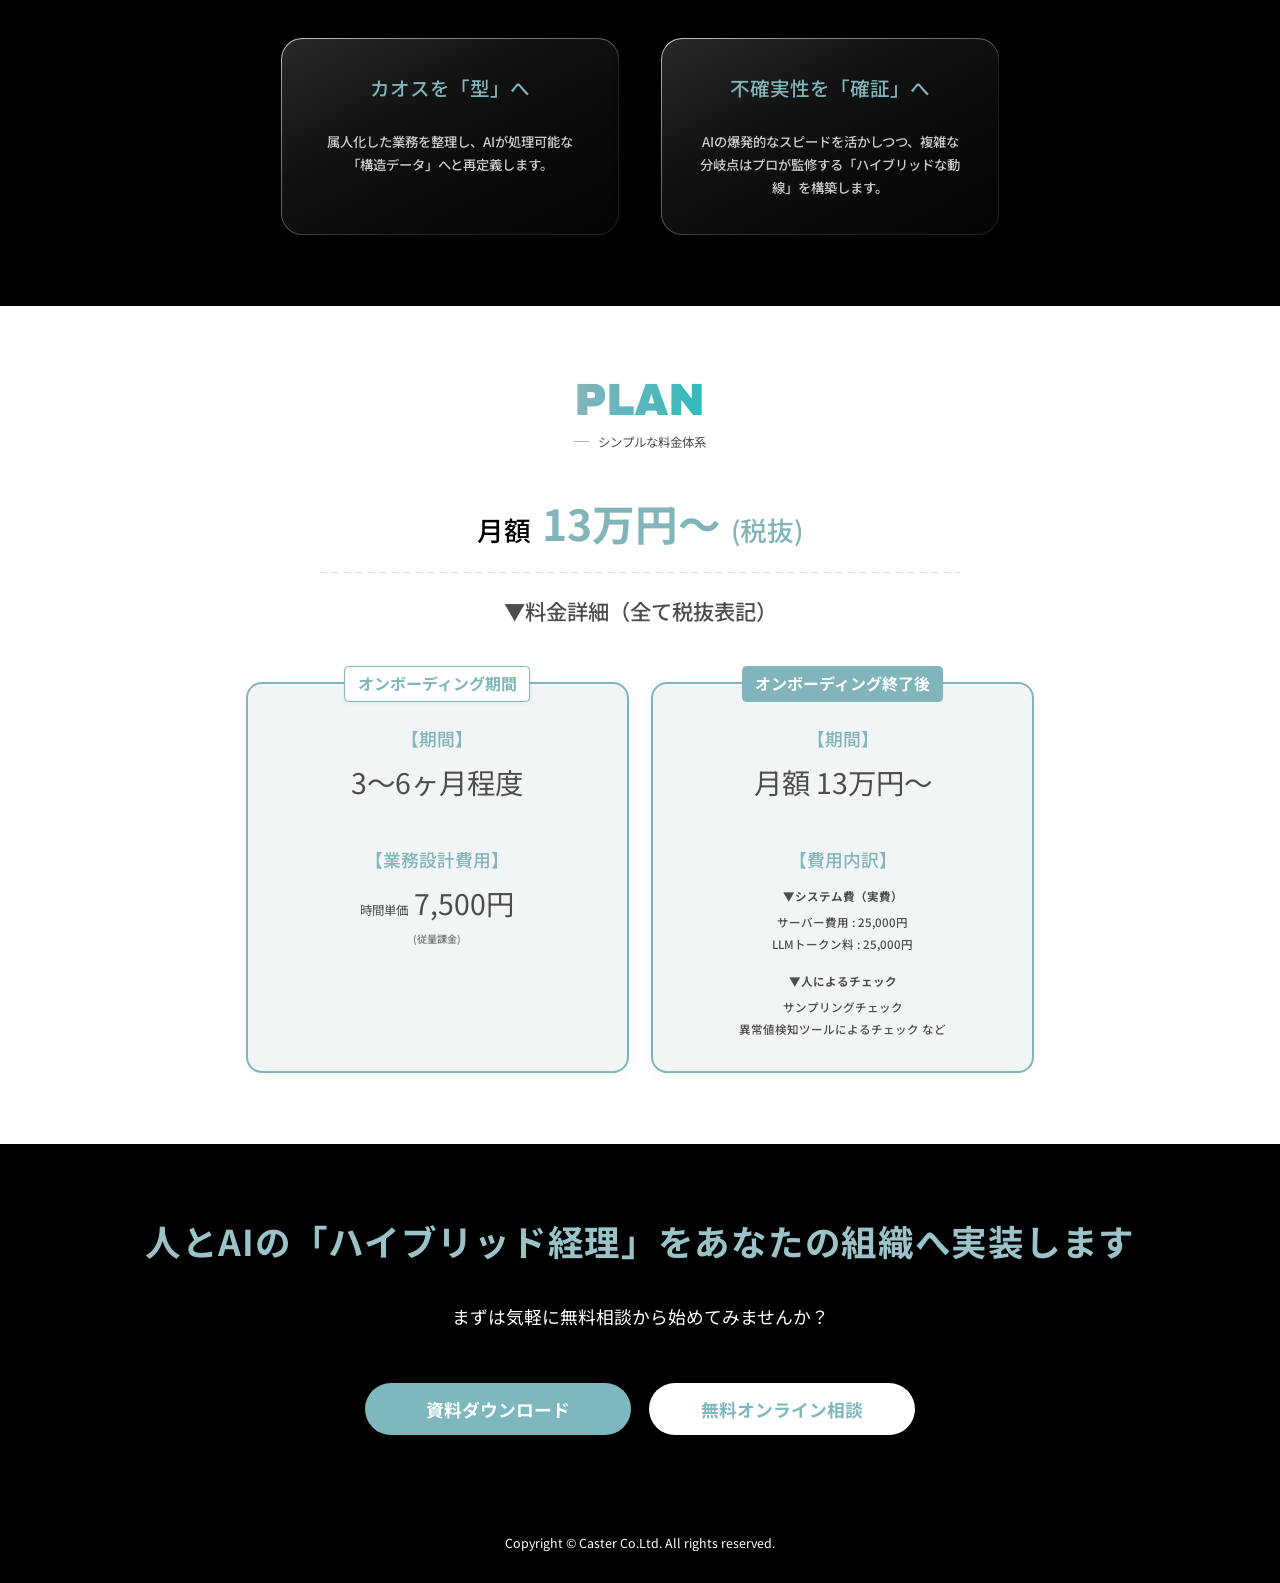
==== commit 25a9fc20: "fix: HTMLの記述ミス修正およびOGPパスの修正 - HTMLのマークアップミスを数箇所修正 - OGPのパスを相対パスから絶対パスへ変更（表示不具合対策） - フッターのコピーライトのテキスト" ====
--- a/index.html
+++ b/index.html
@@ -9,14 +9,14 @@
   <meta property="og:site_name" content="NEO Accounting">
   <meta property="og:title" content="NEO Accounting">
   <meta property="og:description" content="人とAIの「ハイブリッド経理」をあなたの組織へ実装します">
-  <meta property="og:url" content="/">
-  <meta property="og:image" content="/assets/img/snsimg.png">
+  <meta property="og:url" content="https://neo-accounting.cast-er.com/">
+  <meta property="og:image" content="https://neo-accounting.cast-er.com/assets/img/snsimg.png">
   <meta property="og:image:alt" content="NEO Accounting">
   <meta property="og:locale" content="ja_JP">
   <meta name="twitter:card" content="summary_large_image">
   <meta name="twitter:title" content="NEO Accounting">
   <meta name="twitter:description" content="人とAIの「ハイブリッド経理」をあなたの組織へ実装します">
-  <meta name="twitter:image" content="/assets/img/snsimg.png">
+  <meta name="twitter:image" content="https://neo-accounting.cast-er.com/assets/img/snsimg.png">
   <link rel="preconnect" href="https://fonts.googleapis.com">
   <link rel="preconnect" href="https://fonts.gstatic.com" crossorigin>
   <link href="https://fonts.googleapis.com/css2?family=Noto+Sans+JP:wght@100..900&family=REM:wght@700;900&display=swap" rel="stylesheet">
@@ -36,6 +36,7 @@
     </div>
   </header>
 
+  <main>
   <section class="fv" aria-labelledby="fv-heading">
     <div class="fv__inner">
       <div class="fv__content">
@@ -293,7 +294,7 @@
       </header>
 
       <div class="step__stack" data-step-accordion>
-        <article class="step__panel">
+        <div class="step__panel">
           <div class="step__panel-head">
             <span class="step__badge" aria-hidden="true">1</span>
             <button type="button" class="step__trigger" aria-expanded="false" aria-controls="step-content-1" id="step-label-1">
@@ -313,13 +314,13 @@
               <li>アクセス制御：証憑ストレージ、Slack、会計ソフトの相互連携とセキュリティ確認</li>
             </ul>
           </div>
-        </article>
+        </div>
 
         <div class="step__connector" aria-hidden="true">
           <img class="step__connector-tri" src="/assets/img/step_tri.png" width="310" height="54" alt="" decoding="async">
         </div>
 
-        <article class="step__panel">
+        <div class="step__panel">
           <div class="step__panel-head">
             <span class="step__badge" aria-hidden="true">2</span>
             <button type="button" class="step__trigger" aria-expanded="false" aria-controls="step-content-2" id="step-label-2">
@@ -339,13 +340,13 @@
               <li>コミュニケーション設計：Slackでのログ通知形式や、不備があった際のボットからの質問フローを構築。</li>
             </ul>
           </div>
-        </article>
+        </div>
 
         <div class="step__connector" aria-hidden="true">
           <img class="step__connector-tri" src="/assets/img/step_tri.png" width="310" height="54" alt="" decoding="async">
         </div>
 
-        <article class="step__panel">
+        <div class="step__panel">
           <div class="step__panel-head">
             <span class="step__badge" aria-hidden="true">3</span>
             <button type="button" class="step__trigger" aria-expanded="false" aria-controls="step-content-3" id="step-label-3">
@@ -365,13 +366,13 @@
               <li>プロンプトの最適化：精度が低い項目に対し、10年の知見を活かした指示（プロンプト）の微調整。</li>
             </ul>
           </div>
-        </article>
+        </div>
 
         <div class="step__connector" aria-hidden="true">
           <img class="step__connector-tri" src="/assets/img/step_tri.png" width="310" height="54" alt="" decoding="async">
         </div>
 
-        <article class="step__panel">
+        <div class="step__panel">
           <div class="step__panel-head">
             <span class="step__badge" aria-hidden="true">4</span>
             <button type="button" class="step__trigger" aria-expanded="false" aria-controls="step-content-4" id="step-label-4">
@@ -387,17 +388,17 @@
             <div class="step__rule" aria-hidden="true"></div>
             <ul class="step__list">
               <li>AIエージェントの自律処理：証憑が届き次第、AIがリアルタイムでfreeeへ仕訳を新規登録。</li>
-              <li>Slackライブログの稼働：AIの作業工程がSlackへ常時出力され、ブラックボックス化を防止。/li>
+              <li>Slackライブログの稼働：AIの作業工程がSlackへ常時出力され、ブラックボックス化を防止。</li>
               <li>最終検収：AIのログと作成された試算表をキャスターの担当者が確認し、月次を完結。</li>
             </ul>
           </div>
-        </article>
+        </div>
 
         <div class="step__connector" aria-hidden="true">
           <img class="step__connector-tri" src="/assets/img/step_tri.png" width="310" height="54" alt="" decoding="async">
         </div>
 
-        <article class="step__panel">
+        <div class="step__panel">
           <div class="step__panel-head">
             <span class="step__badge" aria-hidden="true">5</span>
             <button type="button" class="step__trigger" aria-expanded="false" aria-controls="step-content-5" id="step-label-5">
@@ -417,7 +418,7 @@
               <li>業務プロセスの再設計：AIが処理しやすい証憑回収フローへの改善提案など、DXの観点から効率化を加速。</li>
             </ul>
           </div>
-        </article>
+        </div>
       </div>
     </div>
   </section>
@@ -494,18 +495,18 @@
       </header>
 
       <div class="values__matrix">
-        <article class="values__card">
+        <div class="values__card">
           <p class="values__cell values__cell--head">10年の知見による<br>「業務の構造化・標準化」</p>
           <p class="values__cell values__cell--body">経理受託10年の知見をもとに、AIを動かす以前にまずは「正しい業務の型」を作ります。</p>
-        </article>
-        <article class="values__card">
+        </div>
+        <div class="values__card">
           <p class="values__cell values__cell--head">自律型AIエージェントへ<br>「思考プロセスを移植」</p>
           <p class="values__cell values__cell--body">経理の専門知識とAIエンジニアリングを融合し、業務ロジックを正確に移植します。</p>
-        </article>
-        <article class="values__card">
+        </div>
+        <div class="values__card">
           <p class="values__cell values__cell--head">「人」による戦略的チェック</p>
           <p class="values__cell values__cell--body">全工程をAIに丸投げするのではなく、重要局面や例外判断に「人の目」を入れる検収フローを的確に設計・組み込みます。</p>
-        </article>
+        </div>
       </div>
 
       <div class="values__hero">
@@ -556,7 +557,7 @@
       <p class="plan__detail-label">▼料金詳細（全て税抜表記）</p>
 
       <div class="plan__cards">
-        <article class="plan__card">
+        <div class="plan__card">
           <p class="plan__tab plan__tab--left">オンボーディング期間</p>
           <div class="plan__card-inner">
             <div class="plan__block">
@@ -569,9 +570,9 @@
               <p class="plan__block-note">(従量課金)</p>
             </div>
           </div>
-        </article>
-
-        <article class="plan__card">
+        </div>
+
+        <div class="plan__card">
           <p class="plan__tab plan__tab--right plan__tab--teal">オンボーディング終了後</p>
           <div class="plan__card-inner">
             <div class="plan__block">
@@ -594,7 +595,7 @@
               </div>
             </div>
           </div>
-        </article>
+        </div>
       </div>
     </div>
   </section>
@@ -609,10 +610,11 @@
       </div>
     </div>
   </section>
+  </main>
 
   <footer class="site-footer">
     <div class="site-footer__inner section-inner">
-      <p class="site-footer__copy"><small>© 2026 AI Accounting Inc.</small></p>
+      <p class="site-footer__copy"><small>Copyright © Caster Co.Ltd. All rights reserved.</small></p>
     </div>
   </footer>
 
